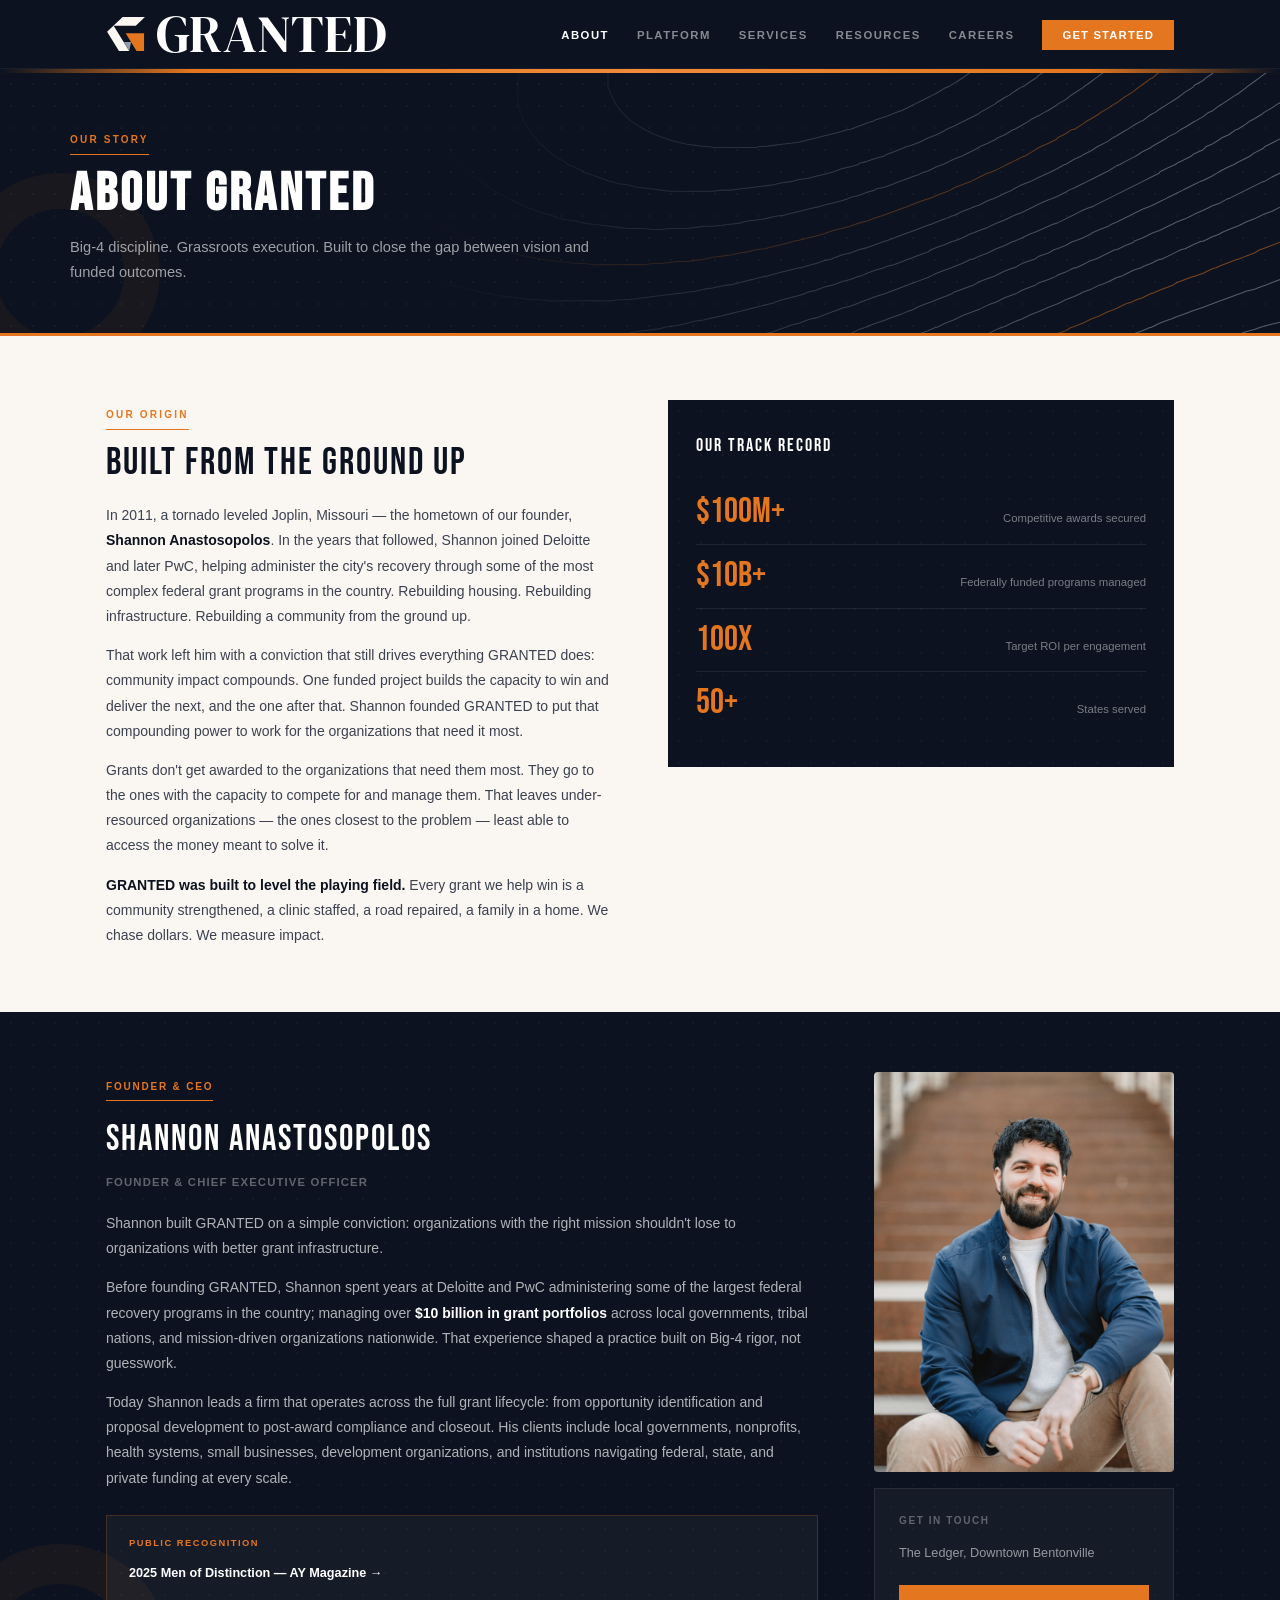
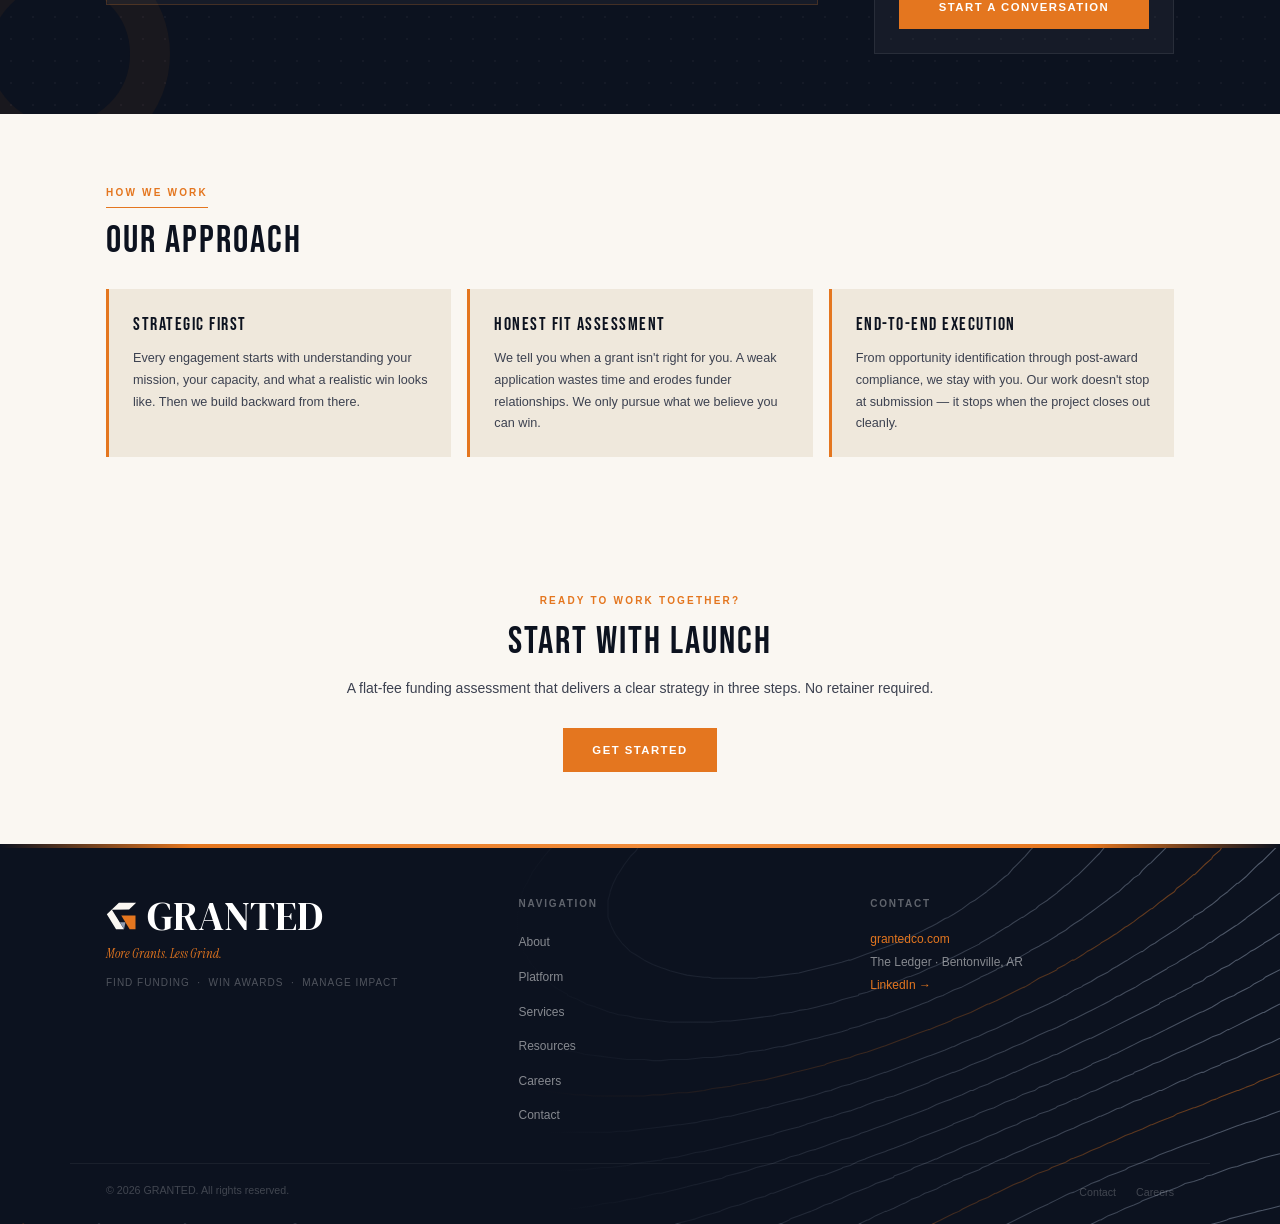
==== about.html @ e5817c90 "Home/Services/About copy + layout revisions from deck feedback - Home: remove the "How We Start" sec" ====
<!DOCTYPE html>
<html lang="en">
<head>
<meta charset="UTF-8"><meta name="viewport" content="width=device-width, initial-scale=1.0">
<title>About — GRANTED</title>
<meta name="description" content="GRANTED was founded after the 2011 Joplin tornado recovery. Big-4 discipline, grassroots execution, $100M+ secured.">
<link rel="stylesheet" href="style.css">
<link rel="icon" href="favicon.svg" type="image/svg+xml">
<link rel="icon" href="favicon-32.png" sizes="32x32" type="image/png">
<link rel="apple-touch-icon" href="apple-touch-icon.png">
<style>
.origin-grid{display:grid;grid-template-columns:1fr 1fr;gap:56px;align-items:start}
.origin-body{font-size:10.5pt;color:var(--ink-2);line-height:1.8}
.origin-body p+p{margin-top:14px}
.origin-body strong{color:var(--navy);font-weight:800}
.origin-aside{background:var(--navy);padding:32px 28px;position:relative;overflow:hidden}
.origin-aside::before{content:'';position:absolute;inset:0;background-image:radial-gradient(circle,rgba(255,255,255,.035) 1px,transparent 1px);background-size:22px 22px;pointer-events:none}
.origin-aside-title{font-family:'Bebas Neue',sans-serif;font-size:18px;color:var(--white);letter-spacing:2px;margin-bottom:20px;position:relative;z-index:2}
.origin-stat{padding:14px 0;border-bottom:1px solid rgba(255,255,255,.08);display:flex;justify-content:space-between;align-items:baseline;gap:12px;position:relative;z-index:2}
.origin-stat:last-child{border-bottom:none}
.origin-stat-num{font-family:'Bebas Neue',sans-serif;font-size:26pt;color:var(--orange);line-height:1;flex-shrink:0}
.origin-stat-lbl{font-size:8.5pt;color:rgba(255,255,255,.45);text-align:right;line-height:1.5}
.founder-band{background:var(--navy);position:relative;overflow:hidden}
.founder-band::before{content:'';position:absolute;inset:0;background-image:radial-gradient(circle,rgba(255,255,255,.035) 1px,transparent 1px);background-size:22px 22px;pointer-events:none}
.founder-band::after{content:'';position:absolute;left:-50px;bottom:-50px;width:220px;height:220px;border-radius:50%;border:40px solid rgba(228,118,31,.06);pointer-events:none}
.founder-inner{max-width:1140px;margin:0 auto;padding:60px 36px;position:relative;z-index:2;display:grid;grid-template-columns:1fr 300px;gap:56px;align-items:start}
.founder-meta{font-size:7.5pt;font-weight:700;letter-spacing:.18em;text-transform:uppercase;color:var(--orange);padding-bottom:5px;border-bottom:1.5px solid var(--orange);display:inline-block;margin-bottom:10px}
.founder-name{font-family:'Bebas Neue',sans-serif;font-size:36px;color:var(--white);letter-spacing:2px;margin-bottom:4px}
.founder-title{font-size:8.5pt;color:rgba(255,255,255,.35);letter-spacing:.1em;text-transform:uppercase;font-weight:700;margin-bottom:20px}
.founder-bio{font-size:10.5pt;color:rgba(255,255,255,.68);line-height:1.8}
.founder-bio p+p{margin-top:14px}
.founder-bio strong{color:var(--white);font-weight:800}
.founder-spotlight{background:rgba(255,255,255,.04);border:1px solid rgba(228,118,31,.22);padding:20px 22px;margin-top:24px}
.founder-spotlight-eye{font-size:7pt;font-weight:700;letter-spacing:.16em;text-transform:uppercase;color:var(--orange);margin-bottom:8px}
.founder-spotlight a{font-size:9.5pt;color:var(--white);font-weight:700}
.founder-spotlight a:hover{color:var(--orange)}
.founder-card{background:rgba(255,255,255,.04);border:1px solid rgba(255,255,255,.08);padding:24px}
.founder-card-title{font-size:7.5pt;font-weight:700;letter-spacing:.16em;text-transform:uppercase;color:rgba(255,255,255,.32);margin-bottom:12px}
.founder-card-line{font-size:9.5pt;color:rgba(255,255,255,.55);line-height:1.9}
.founder-card-line a{color:var(--orange)}
.values-grid{display:grid;grid-template-columns:repeat(3,1fr);gap:16px;margin-top:28px}
.value-card{border-left:3px solid var(--orange);padding:22px 22px 22px 24px;background:var(--gray-card)}
.value-title{font-family:'Bebas Neue',sans-serif;font-size:18px;color:var(--navy);letter-spacing:1.5px;margin-bottom:8px}
.value-body{font-size:9.5pt;color:var(--ink-2);line-height:1.72}
.portfolio-tags{display:flex;flex-wrap:wrap;gap:8px;margin-top:16px}
.ptag{background:rgba(255,255,255,.06);border:1px solid rgba(255,255,255,.1);padding:5px 13px;font-size:8pt;font-weight:700;color:rgba(255,255,255,.6);letter-spacing:.07em;text-transform:uppercase}
.ptag-private{background:rgba(228,118,31,.1);border-color:rgba(228,118,31,.2);color:var(--orange-light)}
.port-lbl{font-size:8pt;font-weight:700;letter-spacing:.14em;text-transform:uppercase;color:rgba(255,255,255,.35);margin:20px 0 6px}
@media(max-width:900px){.origin-grid{grid-template-columns:1fr}.founder-inner{grid-template-columns:1fr}.values-grid{grid-template-columns:1fr 1fr}}
@media(max-width:560px){.values-grid{grid-template-columns:1fr}}
</style>
</head>
<body>
<nav class="site-nav"><div class="nav-inner"><a href="index.html" class="nav-logo"><img class="g-mark" src="granted-mark-dark.svg" alt="GRANTED"><span class="nav-wordmark">GRANTED</span></a><button class="nav-toggle" aria-label="Toggle menu"><span></span><span></span><span></span></button><ul class="nav-links"><li><a href="about.html">About</a></li><li><a href="platform.html">Platform</a></li><li><a href="services.html">Services</a></li><li><a href="resources.html">Resources</a></li><li><a href="careers.html">Careers</a></li><li><a href="contact.html" class="nav-cta">Get Started</a></li></ul></div></nav>
<div class="stripe"></div>
<div class="page-hero"><div class="page-hero-inner"><div class="page-eyebrow anim-1">Our Story</div><h1 class="page-title anim-2">About GRANTED</h1><p class="page-subtitle anim-3">Big-4 discipline. Grassroots execution. Built to close the gap between vision and funded outcomes.</p></div></div>

<div class="section">
  <div class="origin-grid">
    <div>
      <div class="sec-label reveal">Our Origin</div>
      <div class="sec-title reveal d1" style="margin-bottom:20px">Built from the Ground Up</div>
      <div class="origin-body">
        <p>In 2011, a tornado leveled Joplin, Missouri — the hometown of our founder, <strong>Shannon Anastosopolos</strong>. In the years that followed, Shannon joined Deloitte and later PwC, helping administer the city's recovery through some of the most complex federal grant programs in the country. Rebuilding housing. Rebuilding infrastructure. Rebuilding a community from the ground up.</p>
        <p>That work left him with a conviction that still drives everything GRANTED does: community impact compounds. One funded project builds the capacity to win and deliver the next, and the one after that. Shannon founded GRANTED to put that compounding power to work for the organizations that need it most.</p>
        <p>Grants don't get awarded to the organizations that need them most. They go to the ones with the capacity to compete for and manage them. That leaves under-resourced organizations — the ones closest to the problem — least able to access the money meant to solve it.</p>
        <p><strong>GRANTED was built to level the playing field.</strong> Every grant we help win is a community strengthened, a clinic staffed, a road repaired, a family in a home. We chase dollars. We measure impact.</p>
      </div>
    </div>
    <div class="origin-aside reveal d2">
      <div class="origin-aside-title">Our Track Record</div>
      <div class="origin-stat"><div class="origin-stat-num" data-count="100" data-prefix="$" data-suffix="M+">$100M+</div><div class="origin-stat-lbl">Competitive awards secured</div></div>
      <div class="origin-stat"><div class="origin-stat-num" data-count="10" data-prefix="$" data-suffix="B+">$10B+</div><div class="origin-stat-lbl">Federally funded programs managed</div></div>
      <div class="origin-stat"><div class="origin-stat-num" data-count="100" data-suffix="x">100x</div><div class="origin-stat-lbl">Target ROI per engagement</div></div>
      <div class="origin-stat"><div class="origin-stat-num" data-count="50" data-suffix="+">50+</div><div class="origin-stat-lbl">States served</div></div>
    </div>
  </div>
</div>

<div class="founder-band">
  <div class="founder-inner">
    <div>
      <div class="founder-meta">Founder &amp; CEO</div>
      <div class="founder-name">Shannon Anastosopolos</div>
      <div class="founder-title">Founder &amp; Chief Executive Officer</div>
      <div class="founder-bio">
        <p>Shannon built GRANTED on a simple conviction: organizations with the right mission shouldn't lose to organizations with better grant infrastructure.</p>
        <p>Before founding GRANTED, Shannon spent years at Deloitte and PwC administering some of the largest federal recovery programs in the country; managing over <strong>$10 billion in grant portfolios</strong> across local governments, tribal nations, and mission-driven organizations nationwide. That experience shaped a practice built on Big-4 rigor, not guesswork.</p>
        <p>Today Shannon leads a firm that operates across the full grant lifecycle: from opportunity identification and proposal development to post-award compliance and closeout. His clients include local governments, nonprofits, health systems, small businesses, development organizations, and institutions navigating federal, state, and private funding at every scale.</p>
      </div>
      <div class="founder-spotlight">
        <div class="founder-spotlight-eye">Public Recognition</div>
        <a href="https://aymag.com/2025-men-of-distinction-shannon-anastosopolos/" target="_blank" rel="noopener">2025 Men of Distinction — AY Magazine →</a>
      </div>
    </div>
    <div>
      <img src="Shannon.png" alt="Shannon Anastosopolos, Founder &amp; CEO of GRANTED" style="width:100%;display:block;border-radius:4px;margin-bottom:16px;object-fit:cover;aspect-ratio:3/4;">
      <div class="founder-card">
        <div class="founder-card-title">Get in Touch</div>
        <div class="founder-card-line">The Ledger, Downtown Bentonville</div>
        <a href="contact.html" class="btn btn-orange" style="display:block;text-align:center;margin-top:20px">Start a Conversation</a>
      </div>
    </div>
  </div>
</div>

<div class="section">
  <div class="sec-label reveal">How We Work</div>
  <div class="sec-title reveal d1">Our Approach</div>
  <div class="values-grid">
    <div class="value-card reveal d1"><div class="value-title">Strategic First</div><p class="value-body">Every engagement starts with understanding your mission, your capacity, and what a realistic win looks like. Then we build backward from there.</p></div>
    <div class="value-card reveal d2"><div class="value-title">Honest Fit Assessment</div><p class="value-body">We tell you when a grant isn't right for you. A weak application wastes time and erodes funder relationships. We only pursue what we believe you can win.</p></div>
    <div class="value-card reveal d3"><div class="value-title">End-to-End Execution</div><p class="value-body">From opportunity identification through post-award compliance, we stay with you. Our work doesn't stop at submission — it stops when the project closes out cleanly.</p></div>
  </div>
</div>


<div class="section" style="text-align:center;padding-top:72px;padding-bottom:72px">
  <div class="sec-label" style="display:block;text-align:center;border-bottom:none;padding-bottom:0;margin-bottom:14px">Ready to Work Together?</div>
  <div class="sec-title" style="text-align:center;margin-bottom:14px">Start with Launch</div>
  <p class="sec-body" style="margin:0 auto 28px;text-align:center">A flat-fee funding assessment that delivers a clear strategy in three steps. No retainer required.</p>
  <a href="contact.html" class="btn btn-orange">Get Started</a>
</div>

<footer class="site-footer"><div class="stripe"></div><div class="footer-inner"><div class="footer-brand"><div class="footer-logo-row"><img class="g-mark-sm" src="granted-mark-dark.svg" alt="GRANTED"><div class="footer-wordmark">GRANTED</div></div><div class="footer-tagline">More Grants. Less Grind.</div><div class="footer-sub">Find Funding &nbsp;·&nbsp; Win Awards &nbsp;·&nbsp; Manage Impact</div></div><div><div class="footer-col-title">Navigation</div><ul class="footer-links"><li><a href="about.html">About</a></li><li><a href="platform.html">Platform</a></li><li><a href="services.html">Services</a></li><li><a href="resources.html">Resources</a></li><li><a href="careers.html">Careers</a></li><li><a href="contact.html">Contact</a></li></ul></div><div><div class="footer-col-title">Contact</div><div class="footer-contact-line"><a href="https://grantedco.com">grantedco.com</a><br>The Ledger · Bentonville, AR<br><a href="https://www.linkedin.com/company/grantedllc" target="_blank" rel="noopener">LinkedIn →</a></div></div></div><div class="footer-bottom"><div class="footer-copy">&copy; 2026 GRANTED. All rights reserved.</div><ul class="footer-sub-links"><li><a href="contact.html">Contact</a></li><li><a href="careers.html">Careers</a></li></ul></div></footer>
<script src="nav.js"></script>
<script>
(function () {
  function runCountUp(el) {
    var raw    = el.dataset.count;
    var suffix = el.dataset.suffix || '';
    var prefix = el.dataset.prefix || '';
    var target = parseFloat(raw);
    var isInt  = raw.indexOf('.') === -1;
    var dur    = 1600;
    var start  = null;
    function step(ts) {
      if (!start) start = ts;
      var progress = Math.min((ts - start) / dur, 1);
      var ease     = 1 - Math.pow(1 - progress, 3);
      var value    = target * ease;
      el.textContent = prefix + (isInt ? Math.floor(value) : value.toFixed(1)) + suffix;
      if (progress < 1) requestAnimationFrame(step);
      else el.textContent = prefix + raw + suffix;
    }
    requestAnimationFrame(step);
  }

  function shuffle(arr) {
    for (var i = arr.length - 1; i > 0; i--) {
      var j = Math.floor(Math.random() * (i + 1));
      var tmp = arr[i]; arr[i] = arr[j]; arr[j] = tmp;
    }
    return arr;
  }

  function scheduleRound(els) {
    var pool   = shuffle(els.slice());
    var count  = Math.floor(Math.random() * 3) + 1;
    var picked = pool.slice(0, count);
    picked.forEach(function (el, i) {
      setTimeout(function () { runCountUp(el); }, i * 500);
    });
    setTimeout(function () { scheduleRound(els); }, 3000 + Math.random() * 2000);
  }

  var els = Array.prototype.slice.call(document.querySelectorAll('.origin-stat [data-count]'));
  if (!els.length) return;

  /* Fire once on scroll-into-view, then start the loop */
  var fired = false;
  var io = new IntersectionObserver(function (entries) {
    entries.forEach(function (e) {
      if (e.isIntersecting && !fired) {
        fired = true;
        els.forEach(runCountUp);
        setTimeout(function () { scheduleRound(els); }, 4000);
        io.disconnect();
      }
    });
  }, { threshold: 0.4 });
  io.observe(document.querySelector('.origin-aside'));
})();
</script>
</body></html>
---- style.css ----
@import url('https://fonts.googleapis.com/css2?family=Bebas+Neue&family=Cabinet+Grotesk:wght@300;400;500;700;800;900&family=DM+Serif+Display&family=Instrument+Serif:ital@0;1&display=swap');

/* ── TOKENS ── */
:root {
  /* Navy — structure */
  --navy:        #0C121F;   /* primary dark ground */
  --navy-mid:    #161F2E;   /* elevated cards / nav on dark */
  --navy-deep:   #0C121F;   /* deepest ground */
  --navy-banner: #0C121F;   /* CTA band */

  /* Orange — accent (matches the mark) */
  --orange:      #E4761F;   /* accent on dark */
  --orange-dark: #C4651F;   /* hover / active */
  --orange-light:#F08B3A;   /* lighter highlight (gradients) */
  --orange-ink:  #A8501A;   /* accent as small text/links on LIGHT backgrounds (available; not yet globally applied) */
  --orange-wash: #FBEDE3;   /* soft highlight fill on light (row/column states) */

  /* Neutrals */
  --cream:       #FAF7F2;   /* page ground */
  --gray-card:   #EFE8DC;   /* light card fill */
  --border:      #EFE8DC;   /* hairline on cream */
  --white:       #FFFFFF;
  --ink:         #0C121F;   /* headings / primary ink — 17.52:1 on cream */
  --ink-2:       #3C4150;   /* body text — 9.52:1 on cream */
  --muted:       #6E6F78;   /* captions — 4.67:1 on cream */
}

*, *::before, *::after { box-sizing: border-box; margin: 0; padding: 0; }
html { scroll-behavior: smooth; }

body {
  font-family: 'Cabinet Grotesk', 'Helvetica Neue', sans-serif;
  background: var(--cream);
  color: var(--ink-2);
  line-height: 1.6;
  -webkit-font-smoothing: antialiased;
}

img { max-width: 100%; display: block; }
a { text-decoration: none; color: inherit; }

/* ── ORANGE STRIPE ── */
.stripe {
  height: 4px;
  background: linear-gradient(90deg, var(--navy) 0%, var(--orange) 15%, var(--orange-light) 50%, var(--orange) 85%, var(--navy) 100%);
  flex-shrink: 0;
}

/* ── G MARK LOGO ── */
.g-mark {
  height: 36px;
  width: auto;
  flex-shrink: 0;
  display: block;
}
.g-mark-sm {
  height: 28px;
  width: auto;
  flex-shrink: 0;
  display: block;
}

/* ── NAV ── */
.site-nav {
  background: var(--navy-deep);
  position: sticky;
  top: 0;
  z-index: 100;
  border-bottom: 1px solid rgba(255,255,255,0.05);
}
.nav-inner {
  max-width: 1140px;
  margin: 0 auto;
  padding: 0 36px;
  height: 68px;
  display: flex;
  align-items: center;
  justify-content: space-between;
}
.nav-logo {
  display: flex;
  align-items: center;
  gap: 10px;
}
.nav-wordmark {
  font-family: 'DM Serif Display', serif;
  font-weight: 400;
  font-size: 52px;
  color: var(--white);
  letter-spacing: 0;
  line-height: 1;
  text-transform: uppercase;
}
.nav-links {
  display: flex;
  align-items: center;
  gap: 28px;
  list-style: none;
}
.nav-links a {
  font-size: 8.5pt;
  font-weight: 700;
  letter-spacing: 0.13em;
  text-transform: uppercase;
  color: rgba(255,255,255,0.5);
  transition: color 0.2s;
}
.nav-links a:hover,
.nav-links a.active { color: var(--white); }
.nav-cta {
  background: var(--orange) !important;
  color: var(--white) !important;
  padding: 9px 20px;
  font-size: 8.5pt !important;
  font-weight: 800 !important;
  letter-spacing: 0.1em !important;
  transition: background 0.2s !important;
}
.nav-cta:hover { background: var(--orange-dark) !important; color: var(--white) !important; }

.nav-toggle {
  display: none;
  background: none;
  border: none;
  cursor: pointer;
  padding: 4px;
  flex-direction: column;
  gap: 5px;
}
.nav-toggle span {
  display: block;
  width: 24px;
  height: 2px;
  background: rgba(255,255,255,0.6);
  transition: all 0.2s;
}

/* ── HERO BANNER ── */
.site-banner {
  background: var(--navy-banner);
  position: relative;
  overflow: hidden;
  min-height: 88vh;
  display: flex;
  flex-direction: column;
  justify-content: center;
}
.site-banner::before {
  content: '';
  position: absolute;
  inset: 0;
  background-image: radial-gradient(circle, rgba(255,255,255,0.035) 1px, transparent 1px);
  background-size: 22px 22px;
  pointer-events: none;
}
.site-banner::after {
  content: '';
  position: absolute;
  right: -80px; top: -80px;
  width: 480px; height: 480px;
  border-radius: 50%;
  border: 70px solid rgba(228,118,31,0.04);
  pointer-events: none;
}
.site-banner-inner {
  max-width: 1140px;
  margin: 0 auto;
  padding: 80px 36px 160px;
  position: relative;
  z-index: 2;
  width: 100%;
}
.banner-eyebrow {
  font-size: 7.5pt;
  font-weight: 700;
  letter-spacing: 0.22em;
  text-transform: uppercase;
  color: var(--orange);
  margin-bottom: 14px;
}
.banner-headline {
  font-family: 'Bebas Neue', sans-serif;
  font-size: clamp(48px, 6vw, 76px);
  color: var(--white);
  letter-spacing: 4px;
  line-height: 0.95;
  margin-bottom: 6px;
}
.banner-tagline {
  font-family: 'Instrument Serif', serif;
  font-style: italic;
  font-size: clamp(16px, 2vw, 22px);
  color: var(--orange);
  letter-spacing: 1px;
  margin-bottom: 20px;
}
.banner-sub {
  font-size: 11pt;
  color: rgba(255,255,255,0.6);
  line-height: 1.72;
  max-width: 460px;
  margin-bottom: 32px;
}
.banner-actions { display: flex; gap: 12px; flex-wrap: wrap; }
.banner-stats {
  border-left: 1px solid rgba(228,118,31,0.3);
  padding-left: 48px;
  display: flex;
  flex-direction: column;
  gap: 24px;
  flex-shrink: 0;
}
.banner-stat-num {
  font-family: 'Bebas Neue', sans-serif;
  font-size: 30pt;
  color: var(--orange);
  line-height: 1;
  letter-spacing: 1px;
}
.banner-stat-lbl {
  font-size: 7pt;
  font-weight: 700;
  letter-spacing: 0.14em;
  text-transform: uppercase;
  color: rgba(255,255,255,0.32);
  margin-top: 3px;
}

/* ── PAGE HERO (inner pages) ── */
.page-hero {
  background-color: var(--navy);
  background-image: linear-gradient(100deg, var(--navy) 34%, rgba(12,18,31,0) 92%), url('contour-dark.svg');
  background-repeat: no-repeat;
  background-position: center;
  background-size: cover;
  padding: 52px 36px 48px;
  position: relative;
  overflow: hidden;
  border-bottom: 3px solid var(--orange);
}
.page-hero::before {
  content: '';
  position: absolute;
  inset: 0;
  background-image: radial-gradient(circle, rgba(255,255,255,0.035) 1px, transparent 1px);
  background-size: 22px 22px;
  pointer-events: none;
}
.page-hero::after {
  content: '';
  position: absolute;
  left: -40px; bottom: -40px;
  width: 200px; height: 200px;
  border-radius: 50%;
  border: 36px solid rgba(228,118,31,0.06);
  pointer-events: none;
}
.page-hero-inner {
  max-width: 1140px;
  margin: 0 auto;
  position: relative;
  z-index: 2;
}
.page-eyebrow {
  font-size: 7.5pt;
  font-weight: 700;
  letter-spacing: 0.22em;
  text-transform: uppercase;
  color: var(--orange);
  padding-bottom: 6px;
  border-bottom: 1.5px solid var(--orange);
  display: inline-block;
  margin-bottom: 12px;
}
.page-title {
  font-family: 'Bebas Neue', sans-serif;
  font-size: clamp(36px, 5vw, 54px);
  color: var(--white);
  letter-spacing: 3px;
  line-height: 1;
  margin-bottom: 14px;
}
.page-subtitle {
  font-size: 11pt;
  color: rgba(255,255,255,0.6);
  max-width: 540px;
  line-height: 1.72;
}

/* ── SUBHEADER (below hero, matching packages doc) ── */
.subheader {
  background: var(--navy-mid);
  padding: 12px 36px;
  display: flex;
  align-items: center;
  justify-content: space-between;
  border-top: 1px solid rgba(255,255,255,0.06);
}
.subheader-left {}
.subheader-eyebrow {
  font-size: 7pt;
  font-weight: 700;
  letter-spacing: 0.2em;
  text-transform: uppercase;
  color: rgba(255,255,255,0.35);
}
.subheader-nav {
  display: flex;
  gap: 32px;
  align-items: center;
  list-style: none;
}
.subheader-nav li {
  display: flex;
  align-items: center;
  gap: 8px;
  font-size: 8pt;
  font-weight: 700;
  letter-spacing: 0.1em;
  text-transform: uppercase;
  color: rgba(255,255,255,0.5);
}
.subheader-nav li svg { width: 14px; height: 14px; flex-shrink: 0; }
.subheader-right {
  font-size: 8pt;
  color: rgba(255,255,255,0.35);
  text-align: right;
  line-height: 1.8;
}
.subheader-right a { color: var(--orange); }

/* ── SECTION WRAPPERS ── */
.section {
  max-width: 1140px;
  margin: 0 auto;
  padding: 64px 36px;
}
.section-sm {
  max-width: 1140px;
  margin: 0 auto;
  padding: 48px 36px;
}

/* ── SECTION LABELS ── */
.sec-label {
  font-size: 7.5pt;
  font-weight: 700;
  letter-spacing: 0.22em;
  text-transform: uppercase;
  color: var(--orange);
  display: inline-block;
  padding-bottom: 6px;
  border-bottom: 1.5px solid var(--orange);
  margin-bottom: 14px;
}
.sec-title {
  font-family: 'Bebas Neue', sans-serif;
  font-size: clamp(26px, 3.5vw, 38px);
  color: var(--navy);
  letter-spacing: 2px;
  line-height: 1.02;
  margin-bottom: 14px;
}
.sec-body {
  font-size: 10.5pt;
  color: var(--ink-2);
  line-height: 1.75;
  max-width: 660px;
}

/* ── DARK BAND ── */
.dark-band {
  background: var(--navy);
  position: relative;
  overflow: hidden;
}
.dark-band::before {
  content: '';
  position: absolute;
  inset: 0;
  background-image: radial-gradient(circle, rgba(255,255,255,0.035) 1px, transparent 1px);
  background-size: 22px 22px;
  pointer-events: none;
}
.dark-band::after {
  content: '';
  position: absolute;
  left: -50px; bottom: -50px;
  width: 220px; height: 220px;
  border-radius: 50%;
  border: 40px solid rgba(228,118,31,0.06);
  pointer-events: none;
}
.dark-band-inner {
  max-width: 1140px;
  margin: 0 auto;
  padding: 64px 36px;
  position: relative;
  z-index: 2;
}

/* ── BUTTONS ── */
.btn {
  display: inline-block;
  padding: 12px 28px;
  font-size: 8.5pt;
  font-weight: 800;
  letter-spacing: 0.13em;
  text-transform: uppercase;
  cursor: pointer;
  transition: background 0.2s, color 0.2s, border-color 0.2s;
  border: 1.5px solid transparent;
}
.btn-orange { background: var(--orange); color: var(--white); border-color: var(--orange); }
.btn-orange:hover { background: var(--orange-dark); border-color: var(--orange-dark); }
.btn-outline { background: transparent; color: var(--white); border-color: rgba(255,255,255,0.28); }
.btn-outline:hover { border-color: var(--orange); color: var(--orange); }
.btn-navy { background: var(--navy); color: var(--white); border-color: var(--navy); }
.btn-navy:hover { background: var(--navy-mid); border-color: var(--navy-mid); }
.btn-ghost-dark { background: transparent; color: var(--navy); border-color: var(--border); }
.btn-ghost-dark:hover { border-color: var(--orange); color: var(--orange); }

/* ── CARD GRID ── */
.card-grid {
  display: grid;
  grid-template-columns: repeat(auto-fit, minmax(240px, 1fr));
  gap: 16px;
  margin-top: 28px;
}
.card {
  background: var(--gray-card);
  border: 1px solid var(--border);
  padding: 28px 24px;
}
.card-title {
  font-family: 'Bebas Neue', sans-serif;
  font-size: 18px;
  color: var(--navy);
  letter-spacing: 1.5px;
  margin-bottom: 8px;
}
.card-body { font-size: 9.5pt; color: var(--ink-2); line-height: 1.72; }

/* ── FOOTER ── */
.site-footer {
  background-color: var(--navy-deep);
  background-image: linear-gradient(80deg, var(--navy-deep) 42%, rgba(12,18,31,0) 100%), url('contour-dark.svg');
  background-repeat: no-repeat;
  background-position: center right;
  background-size: cover;
}
.footer-inner {
  max-width: 1140px;
  margin: 0 auto;
  padding: 48px 36px 36px;
  display: grid;
  grid-template-columns: 1.2fr 1fr 1fr;
  gap: 48px;
}
.footer-brand {}
.footer-logo-row {
  display: flex;
  align-items: center;
  gap: 10px;
  margin-bottom: 8px;
}
.footer-wordmark {
  font-family: 'DM Serif Display', serif;
  font-weight: 400;
  font-size: 40px;
  color: var(--white);
  letter-spacing: 0;
  line-height: 1;
  text-transform: uppercase;
}
.footer-tagline {
  font-family: 'Instrument Serif', serif;
  font-style: italic;
  font-size: 9.5pt;
  color: var(--orange);
  margin-bottom: 10px;
}
.footer-sub {
  font-size: 7.5pt;
  color: rgba(255,255,255,0.28);
  letter-spacing: 0.1em;
  text-transform: uppercase;
}
.footer-col-title {
  font-size: 7.5pt;
  font-weight: 700;
  letter-spacing: 0.18em;
  text-transform: uppercase;
  color: rgba(255,255,255,0.35);
  margin-bottom: 16px;
}
.footer-links { list-style: none; display: flex; flex-direction: column; gap: 9px; }
.footer-links a { font-size: 9pt; color: rgba(255,255,255,0.5); transition: color 0.2s; }
.footer-links a:hover { color: var(--orange); }
.footer-contact-line { font-size: 9pt; color: rgba(255,255,255,0.5); line-height: 1.9; }
.footer-contact-line a { color: var(--orange); }
.footer-bottom {
  max-width: 1140px;
  margin: 0 auto;
  padding: 14px 36px 20px;
  border-top: 1px solid rgba(255,255,255,0.06);
  display: flex;
  justify-content: space-between;
  align-items: center;
}
.footer-copy { font-size: 8pt; color: rgba(255,255,255,0.22); }
.footer-sub-links { display: flex; gap: 20px; list-style: none; }
.footer-sub-links a { font-size: 8pt; color: rgba(255,255,255,0.22); transition: color 0.2s; }
.footer-sub-links a:hover { color: rgba(255,255,255,0.5); }

/* ── SCROLL REVEAL ── */
.reveal {
  opacity: 0;
  transform: translateY(22px);
  transition: opacity 0.55s ease, transform 0.55s ease;
}
.reveal.revealed { opacity: 1; transform: none; }
.d1 { transition-delay: 0.08s; }
.d2 { transition-delay: 0.16s; }
.d3 { transition-delay: 0.24s; }
.d4 { transition-delay: 0.32s; }

/* ── HERO ENTRANCE (CSS only, no JS) ── */
@keyframes fadeInUp {
  from { opacity: 0; transform: translateY(24px); }
  to   { opacity: 1; transform: translateY(0); }
}
.anim-1 { animation: fadeInUp 0.65s ease 0.05s both; }
.anim-2 { animation: fadeInUp 0.65s ease 0.22s both; }
.anim-3 { animation: fadeInUp 0.65s ease 0.38s both; }
.anim-4 { animation: fadeInUp 0.65s ease 0.52s both; }
.anim-5 { animation: fadeInUp 0.65s ease 0.65s both; }

/* ── CARD HOVER LIFT ── */
.card { transition: transform 0.2s ease, box-shadow 0.2s ease; }
.card:hover { transform: translateY(-3px); box-shadow: 0 8px 24px rgba(12,18,31,0.1); }

/* ── TRAIT CARDS (careers) ── */
.trait-grid {
  display: grid;
  grid-template-columns: 1fr 1fr;
  gap: 1px;
  background: var(--border);
  border: 1px solid var(--border);
  margin-top: 20px;
}
.trait-card {
  background: var(--white);
  padding: 28px 24px;
  position: relative;
  overflow: hidden;
  transition: background 0.2s;
}
.trait-card:hover { background: var(--gray-card); }
.trait-num {
  font-family: 'Bebas Neue', sans-serif;
  font-size: 42px;
  color: rgba(12,18,31,0.06);
  line-height: 1;
  position: absolute;
  top: 14px;
  right: 18px;
  letter-spacing: 1px;
}
.trait-icon {
  width: 36px;
  height: 36px;
  background: var(--orange);
  display: flex;
  align-items: center;
  justify-content: center;
  margin-bottom: 14px;
}
.trait-icon svg { width: 18px; height: 18px; color: var(--white); }
.trait-title {
  font-family: 'Bebas Neue', sans-serif;
  font-size: 20px;
  color: var(--navy);
  letter-spacing: 2px;
  margin-bottom: 10px;
  line-height: 1;
}
.trait-body { font-size: 9.5pt; color: var(--ink-2); line-height: 1.72; }

/* ── RESPONSIVE ── */
@media (max-width: 900px) {
  .trait-grid { grid-template-columns: 1fr; }
  .nav-links { display: none; flex-direction: column; }
  .nav-links.open {
    display: flex;
    position: absolute;
    top: 68px; left: 0; right: 0;
    background: var(--navy-deep);
    padding: 12px 0;
    border-top: 1px solid rgba(255,255,255,0.06);
    z-index: 99;
  }
  .nav-links.open li a { display: block; padding: 12px 36px; width: 100%; }
  .nav-toggle { display: flex; }
  .site-nav { position: relative; }
  .site-banner-inner { padding: 72px 20px 160px; }
  .hero-stats-inner { flex-wrap: wrap; padding: 0 20px; }
  .hero-stat-item { flex: 1 1 50%; border-right: none !important; border-bottom: 1px solid rgba(255,255,255,0.06) !important; padding: 14px 0; }
  .hero-stat-item:nth-child(2n) { padding-left: 20px; }
  .hero-stat-item:nth-last-child(-n+2) { border-bottom: none !important; }
  .about-split { grid-template-columns: 1fr; gap: 32px; padding: 52px 20px; }
  .process-header { grid-template-columns: 1fr; gap: 24px; }
  .step-grid { grid-template-columns: 1fr; }
  .new-serve-grid { grid-template-columns: 1fr 1fr; gap: 14px; }
  .process-inner { padding: 56px 20px; }
  .cta-band { padding: 72px 20px; }
  .footer-inner { grid-template-columns: 1fr; gap: 28px; }
  .footer-bottom { flex-direction: column; gap: 8px; text-align: center; }
  .section { padding: 48px 20px; }
  .section-sm { padding: 36px 20px; }
  .dark-band-inner { padding: 48px 20px; }
  .page-hero { padding: 40px 20px; }
  .subheader { padding: 12px 20px; flex-direction: column; gap: 8px; align-items: flex-start; }
}
@media (max-width: 560px) {
  .site-banner-inner { padding: 56px 20px 180px; }
  .hero-stat-item { flex: 1 1 50%; }
  .new-serve-grid { grid-template-columns: 1fr; }
  .banner-headline { font-size: clamp(52px, 14vw, 100px); }
}

/* ══════════════════════════════════════════
   HOMEPAGE REDESIGN — NEW COMPONENTS
   ══════════════════════════════════════════ */

/* ── HERO WATERMARK ── */
.banner-bg-text {
  position: absolute;
  right: -3vw;
  top: 50%;
  transform: translateY(-55%);
  font-family: 'Bebas Neue', sans-serif;
  font-size: clamp(120px, 20vw, 300px);
  color: rgba(255,255,255,0.022);
  letter-spacing: 10px;
  line-height: 1;
  pointer-events: none;
  user-select: none;
  z-index: 1;
  white-space: nowrap;
}

/* ── HERO STATS BAR ── */
.hero-stats-bar {
  position: absolute;
  bottom: 0; left: 0; right: 0;
  background: rgba(1,8,20,0.7);
  border-top: 1px solid rgba(255,255,255,0.08);
  z-index: 3;
}
.hero-stats-inner {
  max-width: 1140px;
  margin: 0 auto;
  padding: 0 36px;
  display: flex;
  align-items: stretch;
}
.hero-stat-item {
  flex: 1;
  padding: 18px 24px;
  border-right: 1px solid rgba(255,255,255,0.06);
}
.hero-stat-item:first-child { padding-left: 0; }
.hero-stat-item:last-child { border-right: none; }
.hero-stat-num {
  font-family: 'Bebas Neue', sans-serif;
  font-size: 26pt;
  color: var(--orange);
  line-height: 1;
  letter-spacing: 1px;
}
.hero-stat-lbl {
  font-size: 7pt;
  font-weight: 700;
  letter-spacing: 0.14em;
  text-transform: uppercase;
  color: rgba(255,255,255,0.35);
  margin-top: 3px;
}

/* ── MARQUEE TICKER ── */
.marquee-strip {
  background: var(--orange);
  overflow: hidden;
  padding: 11px 0;
  position: relative;
  z-index: 4;
}
.marquee-track {
  display: flex;
  width: max-content;
  animation: marquee-run 90s linear infinite;
  will-change: transform;
}
.marquee-item {
  display: flex;
  align-items: center;
  padding: 0 32px;
  font-size: 7.5pt;
  font-weight: 800;
  letter-spacing: 0.2em;
  text-transform: uppercase;
  color: var(--white);
  white-space: nowrap;
  gap: 10px;
}
.marquee-dot { color: rgba(255,255,255,0.4); }
@keyframes marquee-run {
  from { transform: translateX(0); }
  to   { transform: translateX(-50%); }
}
@media (prefers-reduced-motion: reduce) {
  .marquee-track { animation: none; }
}

/* ── CREAM SECTION BACKGROUND ── */
.cream-bg { background: var(--cream); }

/* ── ABOUT SPLIT ── */
.about-split {
  max-width: 1140px;
  margin: 0 auto;
  padding: 80px 36px;
  display: grid;
  grid-template-columns: 1fr 1.3fr;
  gap: 72px;
  align-items: start;
}
.about-quote {
  font-family: 'Instrument Serif', serif;
  font-style: italic;
  font-size: clamp(22px, 2.8vw, 32px);
  color: var(--navy);
  line-height: 1.35;
  letter-spacing: 0.01em;
  quotes: none;
  border: none;
  padding: 0;
  margin: 14px 0 0;
}
.about-accent-bar {
  width: 40px;
  height: 3px;
  background: var(--orange);
  margin: 22px 0 10px;
}

/* ── PROCESS / NAVIGATE ── */
.process-wrapper {
  background: var(--navy);
  position: relative;
  overflow: hidden;
}
.process-wrapper::before {
  content: '';
  position: absolute;
  inset: 0;
  background-image: radial-gradient(circle, rgba(255,255,255,0.03) 1px, transparent 1px);
  background-size: 24px 24px;
  pointer-events: none;
}
.process-inner {
  max-width: 1140px;
  margin: 0 auto;
  padding: 80px 36px;
  position: relative;
  z-index: 2;
}
.process-header {
  display: grid;
  grid-template-columns: 1.4fr 1fr;
  gap: 64px;
  align-items: start;
  margin-bottom: 52px;
  padding-bottom: 52px;
  border-bottom: 1px solid rgba(255,255,255,0.07);
}
.price-display {
  font-family: 'Bebas Neue', sans-serif;
  font-size: clamp(60px, 9vw, 108px);
  color: var(--orange);
  line-height: 0.9;
  letter-spacing: 2px;
}
.price-term {
  font-size: 8pt;
  font-weight: 700;
  letter-spacing: 0.18em;
  text-transform: uppercase;
  color: rgba(255,255,255,0.35);
  margin-top: 10px;
}
.step-grid {
  display: grid;
  grid-template-columns: repeat(3, 1fr);
  gap: 2px;
  background: rgba(255,255,255,0.04);
}
.step-box {
  background: var(--navy-deep);
  padding: 36px 28px;
  position: relative;
  overflow: hidden;
  transition: background 0.2s;
}
.step-box:hover { background: var(--navy-mid); }
.step-accent {
  position: absolute;
  top: 0; left: 0; right: 0;
  height: 3px;
  background: var(--orange);
  transform: scaleX(0);
  transform-origin: left center;
  transition: transform 0.32s ease;
}
.step-box:hover .step-accent { transform: scaleX(1); }
.step-num {
  font-family: 'Bebas Neue', sans-serif;
  font-size: 54px;
  color: rgba(228,118,31,0.16);
  line-height: 1;
  letter-spacing: 2px;
  margin-bottom: 14px;
}
.step-title {
  font-size: 10pt;
  font-weight: 800;
  color: var(--white);
  letter-spacing: 0.06em;
  text-transform: uppercase;
  margin-bottom: 10px;
}
.step-body {
  font-size: 9.5pt;
  color: rgba(255,255,255,0.5);
  line-height: 1.72;
}

/* ── NEW SERVE CARDS ── */
.new-serve-grid {
  display: grid;
  grid-template-columns: repeat(4, 1fr);
  gap: 20px;
  margin-top: 32px;
}
.new-serve-card {
  background: var(--white);
  border: 1px solid var(--border);
  padding: 32px 24px 28px;
  position: relative;
  overflow: hidden;
  transition: transform 0.22s ease, box-shadow 0.22s ease, border-color 0.22s;
}
.new-serve-card:hover {
  transform: translateY(-5px);
  box-shadow: 0 16px 48px rgba(12,18,31,0.12);
  border-color: var(--orange);
}
.serve-icon-box {
  width: 44px;
  height: 44px;
  background: var(--navy);
  display: flex;
  align-items: center;
  justify-content: center;
  margin-bottom: 18px;
  transition: background 0.2s;
  flex-shrink: 0;
}
.new-serve-card:hover .serve-icon-box { background: var(--orange); }
.serve-icon-box svg { width: 20px; height: 20px; color: var(--white); }
.new-serve-num {
  position: absolute;
  right: 14px;
  bottom: 8px;
  font-family: 'Bebas Neue', sans-serif;
  font-size: 52px;
  color: rgba(12,18,31,0.04);
  line-height: 1;
  letter-spacing: 1px;
  transition: color 0.2s;
  pointer-events: none;
  user-select: none;
}
.new-serve-card:hover .new-serve-num { color: rgba(228,118,31,0.07); }

/* ── CTA BAND ── */
.cta-band {
  background-color: var(--navy-deep);
  background-image: linear-gradient(180deg, var(--navy-deep) 28%, rgba(12,18,31,0.12) 100%), url('contour-dark.svg');
  background-repeat: no-repeat;
  background-position: center;
  background-size: cover;
  position: relative;
  overflow: hidden;
  padding: 100px 36px;
  text-align: center;
}
.cta-band::before {
  content: '';
  position: absolute;
  inset: 0;
  background-image: radial-gradient(circle, rgba(255,255,255,0.03) 1px, transparent 1px);
  background-size: 24px 24px;
  pointer-events: none;
}
.cta-band-bg {
  position: absolute;
  left: 50%; top: 50%;
  transform: translate(-50%, -50%);
  font-family: 'Bebas Neue', sans-serif;
  font-size: min(28vw, 340px);
  color: rgba(255,255,255,0.018);
  letter-spacing: 14px;
  line-height: 1;
  pointer-events: none;
  user-select: none;
  white-space: nowrap;
  z-index: 1;
}
.cta-inner { position: relative; z-index: 2; }
.cta-headline {
  font-family: 'Bebas Neue', sans-serif;
  font-size: clamp(40px, 6vw, 72px);
  color: var(--white);
  letter-spacing: 4px;
  line-height: 1.05;
  margin-bottom: 14px;
  text-wrap: balance;
}
.cta-sub {
  font-family: 'Instrument Serif', serif;
  font-style: italic;
  font-size: 14pt;
  color: var(--orange);
  margin-bottom: 36px;
}

/* ══════════════════════════════════════════
   BOLD + MOTION HERO
   ══════════════════════════════════════════ */

.hero-bm {
  background: #06090F;
  min-height: 94vh;
  display: flex;
  flex-direction: column;
  justify-content: center;
  position: relative;
  overflow: hidden;
}
.hero-bm-canvas {
  position: absolute;
  inset: 0;
  z-index: 0;
  pointer-events: none;
  display: block;
  width: 100%;
  height: 100%;
}
.hero-bm-ghost {
  position: absolute;
  right: -2vw;
  top: 50%;
  transform: translateY(-52%);
  font-family: 'Bebas Neue', sans-serif;
  font-size: clamp(200px, 30vw, 440px);
  color: rgba(255,255,255,0.02);
  letter-spacing: 8px;
  line-height: 1;
  pointer-events: none;
  user-select: none;
  z-index: 1;
  white-space: nowrap;
}
.hero-bm-inner {
  max-width: 1140px;
  margin: 0 auto;
  padding: 100px 36px 80px;
  position: relative;
  z-index: 2;
  width: 100%;
}
.hero-bm-eyebrow {
  font-size: 7.5pt;
  font-weight: 700;
  letter-spacing: 0.22em;
  text-transform: uppercase;
  color: var(--orange);
  margin-bottom: 28px;
  animation: bm-fade-up 0.6s ease 0.05s both;
}
.hero-bm-headline {
  line-height: 0.9;
  margin-bottom: 36px;
}
.hero-bm-l1 {
  display: block;
  font-family: 'Bebas Neue', sans-serif;
  font-size: clamp(80px, 14vw, 196px);
  line-height: 0.9;
  color: var(--white);
  letter-spacing: 3px;
}
.hero-bm-l2 {
  display: block;
  font-family: 'Bebas Neue', sans-serif;
  font-size: clamp(80px, 14vw, 196px);
  line-height: 0.9;
  color: var(--orange);
  opacity: 0.6;
  letter-spacing: 3px;
}
.bm-w {
  display: inline-block;
  animation: bm-word-up 0.55s cubic-bezier(0.16, 1, 0.3, 1) both;
}
.bm-w1 { animation-delay: 0.18s; }
.bm-w2 { animation-delay: 0.34s; }
.bm-w3 { animation-delay: 0.50s; }
.bm-w4 { animation-delay: 0.66s; }
@keyframes bm-word-up {
  from { opacity: 0; transform: translateY(36px); }
  to   { opacity: 1; transform: translateY(0); }
}
.bm-fade { animation: bm-fade-up 0.6s ease both; }
.bm-f1 { animation-delay: 0.82s; }
.bm-f2 { animation-delay: 0.96s; }
.bm-f3 { animation-delay: 1.10s; }
@keyframes bm-fade-up {
  from { opacity: 0; transform: translateY(18px); }
  to   { opacity: 1; transform: translateY(0); }
}
.hero-bm-sub {
  font-size: 11pt;
  color: rgba(255,255,255,0.5);
  line-height: 1.72;
  max-width: 500px;
  margin-bottom: 36px;
}
.hero-bm-actions {
  display: flex;
  gap: 12px;
  flex-wrap: wrap;
  margin-bottom: 64px;
}
.hero-bm-stats {
  display: flex;
  border-top: 1px solid rgba(255,255,255,0.08);
  padding-top: 28px;
}
.hero-bm-stat {
  flex: 1;
  max-width: 160px;
  padding-right: 28px;
  margin-right: 28px;
  border-right: 1px solid rgba(255,255,255,0.07);
}
.hero-bm-stat:last-child { border-right: none; margin-right: 0; padding-right: 0; }
.hero-bm-stat-num {
  font-family: 'Bebas Neue', sans-serif;
  font-size: 26pt;
  color: var(--orange);
  letter-spacing: 1px;
  line-height: 1;
  margin-bottom: 4px;
}
.hero-bm-stat-lbl {
  font-size: 7pt;
  font-weight: 700;
  letter-spacing: 0.14em;
  text-transform: uppercase;
  color: rgba(255,255,255,0.32);
}
@media (max-width: 900px) {
  .hero-bm-inner { padding: 72px 20px 64px; }
  .hero-bm-stats { flex-wrap: wrap; gap: 0; }
  .hero-bm-stat {
    flex: 1 1 45%;
    max-width: none;
    border-right: none;
    margin-right: 0;
    padding-right: 0;
    border-bottom: 1px solid rgba(255,255,255,0.06);
    padding-bottom: 16px;
    margin-bottom: 16px;
  }
  .hero-bm-stat:nth-child(odd) {
    border-right: 1px solid rgba(255,255,255,0.06);
    padding-right: 20px;
    margin-right: 20px;
  }
  .hero-bm-stat:nth-last-child(-n+2) { border-bottom: none; margin-bottom: 0; padding-bottom: 0; }
}
@media (max-width: 560px) {
  .hero-bm-inner { padding: 56px 20px 52px; }
}
@media (prefers-reduced-motion: reduce) {
  .bm-w, .hero-bm-eyebrow, .bm-fade { animation: none !important; opacity: 1 !important; transform: none !important; }
}

/* ══════════════════════════════════════════
   LIGHT-FIRST REDESIGN — HOMEPAGE v2
   ══════════════════════════════════════════ */

/* LIGHT HERO */
.hero-light {
  background: var(--cream);
  position: relative;
  overflow: hidden;
  min-height: 92vh;
  display: flex;
  flex-direction: column;
  justify-content: center;
  border-bottom: 1px solid var(--border);
}
.hero-light-inner {
  max-width: 1140px;
  margin: 0 auto;
  padding: 100px 36px 80px;
  width: 100%;
  position: relative;
  z-index: 2;
}
.hero-light-eyebrow {
  font-size: 8pt;
  font-weight: 700;
  letter-spacing: 0.2em;
  text-transform: uppercase;
  color: var(--muted);
  margin-bottom: 28px;
  display: flex;
  align-items: center;
  gap: 12px;
}
.hero-light-eyebrow::before {
  content: '';
  display: inline-block;
  width: 28px;
  height: 2px;
  background: var(--orange);
  flex-shrink: 0;
}
.hero-light-headline {
  display: flex;
  flex-direction: column;
  margin-bottom: 28px;
  line-height: 0.96;
}
.hero-serif {
  font-family: 'Instrument Serif', serif;
  font-style: italic;
  font-size: clamp(54px, 8.5vw, 120px);
  color: var(--navy);
  letter-spacing: -0.01em;
  display: block;
}
.hero-bold {
  font-family: 'Cabinet Grotesk', sans-serif;
  font-weight: 900;
  font-size: clamp(54px, 8.5vw, 120px);
  color: var(--navy);
  letter-spacing: -0.035em;
  display: block;
}
.hero-light-sub {
  font-size: 12pt;
  color: var(--ink-2);
  line-height: 1.72;
  max-width: 500px;
  margin-bottom: 36px;
}
.hero-light-actions {
  display: flex;
  gap: 12px;
  flex-wrap: wrap;
  margin-bottom: 64px;
}
.hero-light-stats {
  display: flex;
  gap: 0;
  border-top: 1px solid var(--border);
  padding-top: 32px;
}
.hero-light-stat {
  flex: 1;
  padding-right: 28px;
  border-right: 1px solid var(--border);
  margin-right: 28px;
  max-width: 160px;
}
.hero-light-stat:last-child { border-right: none; margin-right: 0; padding-right: 0; }
.hero-light-stat-num {
  font-family: 'Cabinet Grotesk', sans-serif;
  font-weight: 900;
  font-size: 22pt;
  color: var(--navy);
  line-height: 1;
  letter-spacing: -0.02em;
}
.hero-light-stat-lbl {
  font-size: 7.5pt;
  font-weight: 700;
  color: var(--muted);
  text-transform: uppercase;
  letter-spacing: 0.1em;
  margin-top: 5px;
}

/* WHITE SECTION UTILITY */
.white-bg { background: var(--white); }

/* LIGHT ABOUT REFINEMENTS */
.about-meta {
  font-size: 10pt;
  color: var(--muted);
  line-height: 1.7;
  font-style: normal;
}

/* LIGHT PROCESS */
.process-light {
  background: var(--white);
  border-top: 1px solid var(--border);
  border-bottom: 1px solid var(--border);
}
.process-light-inner {
  max-width: 1140px;
  margin: 0 auto;
  padding: 80px 36px;
}
.process-light-header {
  display: grid;
  grid-template-columns: 1.5fr 1fr;
  gap: 64px;
  align-items: start;
  margin-bottom: 56px;
  padding-bottom: 56px;
  border-bottom: 1px solid var(--border);
}
.price-display-light {
  font-family: 'Bebas Neue', sans-serif;
  font-size: clamp(60px, 9vw, 108px);
  color: var(--navy);
  line-height: 0.9;
  letter-spacing: 2px;
}
.price-term-light {
  font-size: 8pt;
  font-weight: 700;
  letter-spacing: 0.18em;
  text-transform: uppercase;
  color: var(--muted);
  margin-top: 10px;
}
.step-grid-light {
  display: grid;
  grid-template-columns: repeat(3, 1fr);
  gap: 1px;
  background: var(--border);
}
.step-box-light {
  background: var(--white);
  padding: 36px 28px;
  position: relative;
  overflow: hidden;
  transition: background 0.2s;
}
.step-box-light:hover { background: var(--cream); }
.step-accent-light {
  position: absolute;
  top: 0; left: 0; right: 0;
  height: 3px;
  background: var(--orange);
  transform: scaleX(0);
  transform-origin: left center;
  transition: transform 0.32s ease;
}
.step-box-light:hover .step-accent-light { transform: scaleX(1); }
.step-num-light {
  font-family: 'Cabinet Grotesk', sans-serif;
  font-weight: 900;
  font-size: 11pt;
  color: var(--orange);
  letter-spacing: 0.06em;
  margin-bottom: 14px;
}
.step-title-light {
  font-size: 11pt;
  font-weight: 800;
  color: var(--navy);
  margin-bottom: 10px;
}
.step-body-light {
  font-size: 9.5pt;
  color: var(--ink-2);
  line-height: 1.72;
}

/* LIGHT SERVE CARDS on cream */
.serve-card-light {
  background: var(--white);
  border: 1px solid var(--border);
  border-top: 3px solid var(--border);
  padding: 32px 24px 28px;
  position: relative;
  overflow: hidden;
  transition: border-top-color 0.22s, transform 0.22s ease, box-shadow 0.22s ease;
}
.serve-card-light:hover {
  border-top-color: var(--orange);
  transform: translateY(-4px);
  box-shadow: 0 12px 40px rgba(12,18,31,0.09);
}
.serve-card-light .new-serve-num {
  position: absolute;
  right: 14px; bottom: 8px;
  font-family: 'Cabinet Grotesk', sans-serif;
  font-weight: 900;
  font-size: 42px;
  color: rgba(12,18,31,0.04);
  line-height: 1;
  pointer-events: none;
  user-select: none;
  transition: color 0.2s;
  letter-spacing: -0.02em;
}
.serve-card-light:hover .new-serve-num { color: rgba(228,118,31,0.07); }
.serve-card-light .card-title {
  font-family: 'Cabinet Grotesk', sans-serif;
  font-weight: 800;
  font-size: 12pt;
  color: var(--navy);
  letter-spacing: -0.01em;
  margin-bottom: 8px;
}

/* CTA BAND — kept dark, one dark section only */

/* RESPONSIVE — LIGHT COMPONENTS */
@media (max-width: 900px) {
  .hero-light-inner { padding: 72px 20px 64px; }
  .hero-light-stats { flex-wrap: wrap; gap: 16px; }
  .hero-light-stat { flex: 1 1 40%; border-right: none; margin-right: 0; padding-right: 0; max-width: none; border-bottom: 1px solid var(--border); padding-bottom: 16px; }
  .hero-light-stat:last-child { border-bottom: none; padding-bottom: 0; }
  .process-light-header { grid-template-columns: 1fr; gap: 28px; }
  .step-grid-light { grid-template-columns: 1fr; }
  .process-light-inner { padding: 56px 20px; }
}
@media (max-width: 560px) {
  .hero-light-inner { padding: 56px 20px 52px; }
  .hero-light-stats { gap: 0; border-top: 1px solid var(--border); }
  .hero-light-stat { flex: 1 1 50%; border-bottom: none; padding: 14px 0; }
  .hero-light-stat:nth-child(odd) { border-right: 1px solid var(--border); padding-right: 14px; margin-right: 14px; }
}
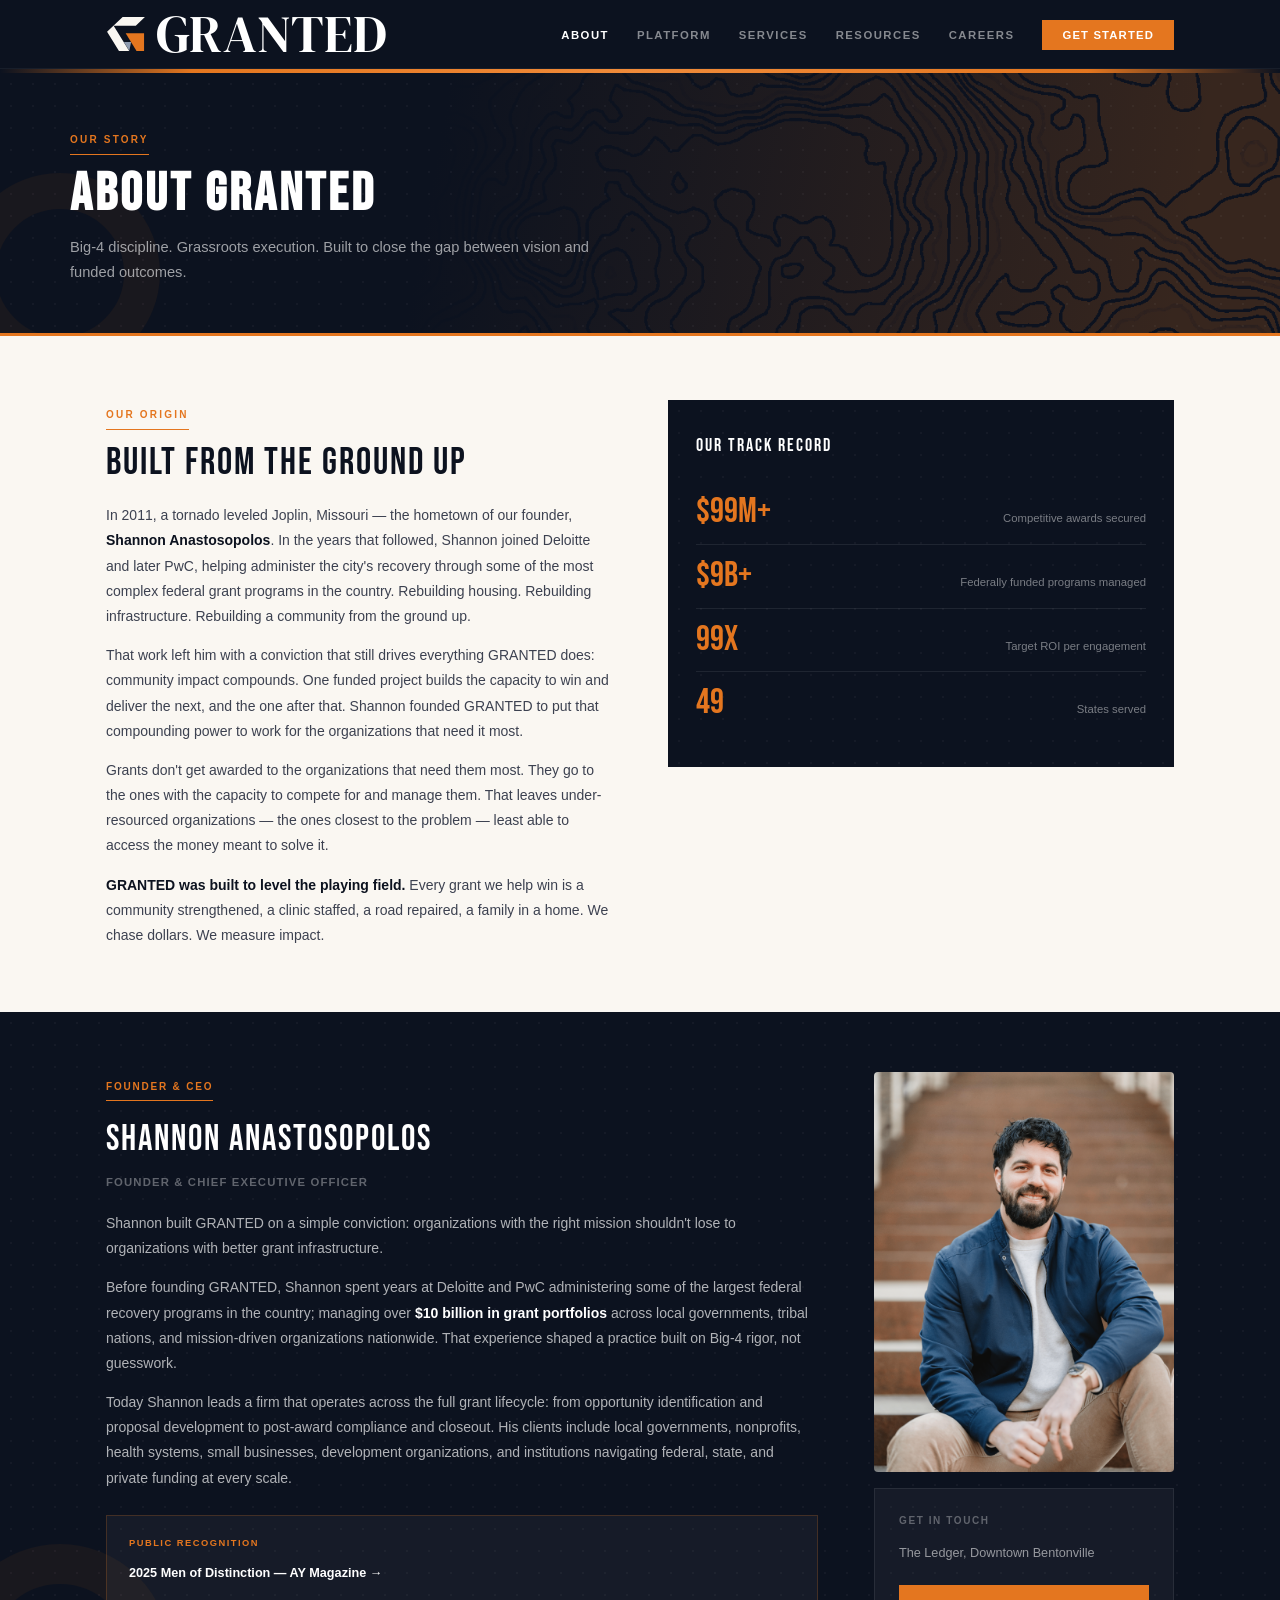
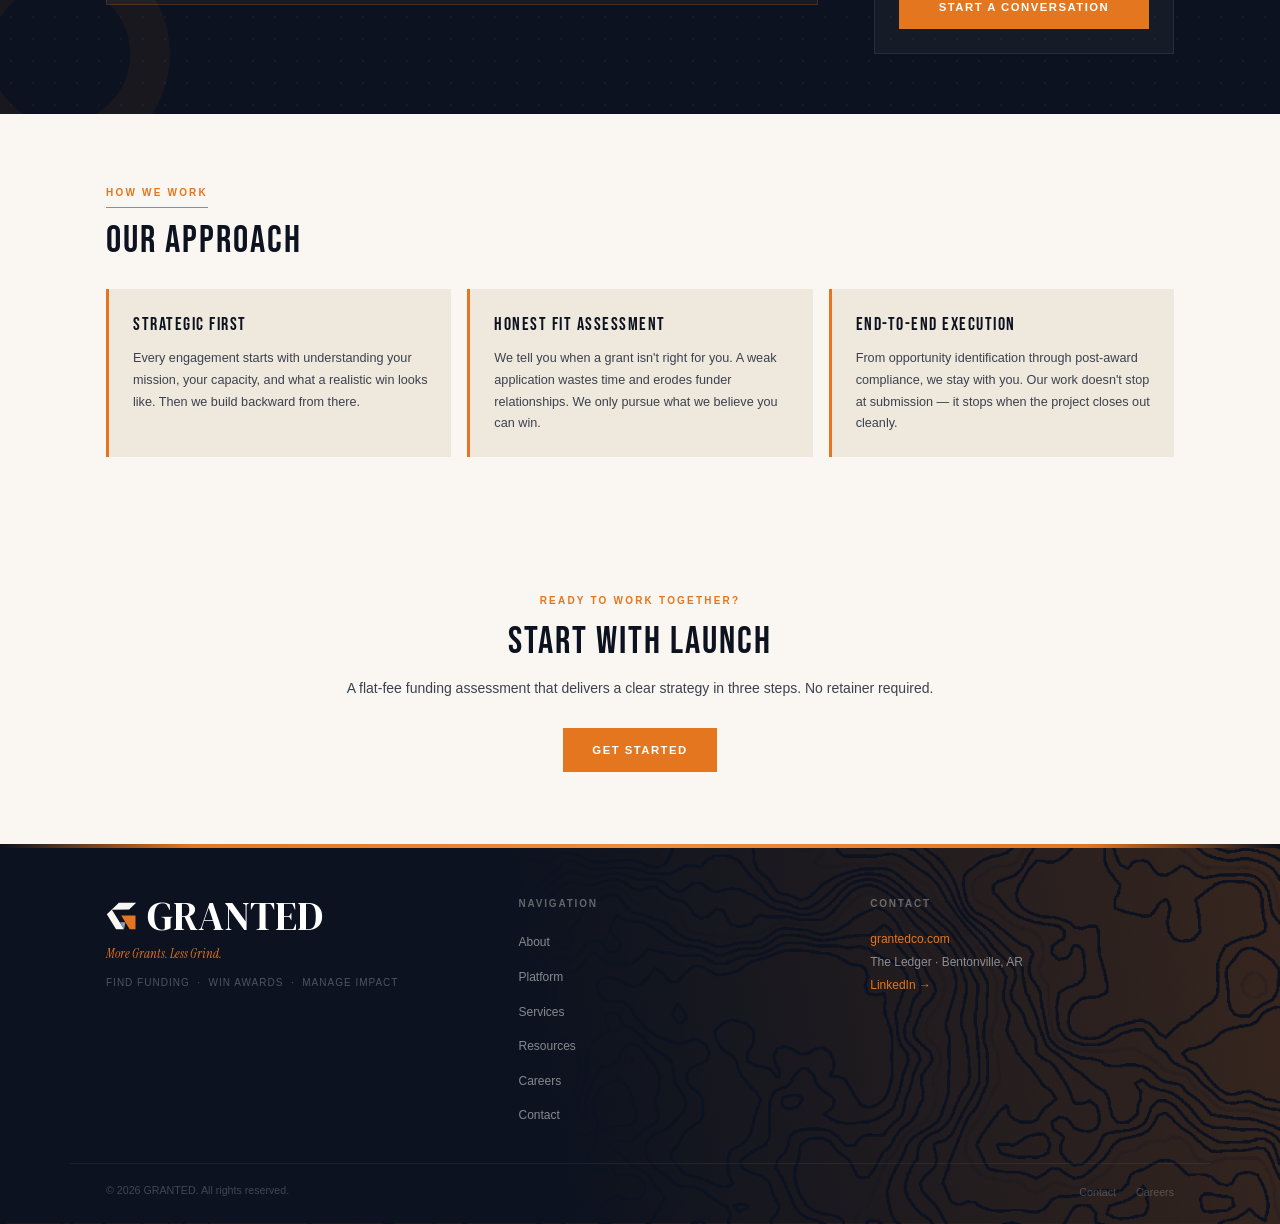
==== commit f937c3f1: "Home: drop platform teaser, add Explore button to Who We Are, states -> 50 - Remove the standalone p" ====
--- a/about.html
+++ b/about.html
@@ -72,7 +72,7 @@
       <div class="origin-stat"><div class="origin-stat-num" data-count="100" data-prefix="$" data-suffix="M+">$100M+</div><div class="origin-stat-lbl">Competitive awards secured</div></div>
       <div class="origin-stat"><div class="origin-stat-num" data-count="10" data-prefix="$" data-suffix="B+">$10B+</div><div class="origin-stat-lbl">Federally funded programs managed</div></div>
       <div class="origin-stat"><div class="origin-stat-num" data-count="100" data-suffix="x">100x</div><div class="origin-stat-lbl">Target ROI per engagement</div></div>
-      <div class="origin-stat"><div class="origin-stat-num" data-count="50" data-suffix="+">50+</div><div class="origin-stat-lbl">States served</div></div>
+      <div class="origin-stat"><div class="origin-stat-num" data-count="50">50</div><div class="origin-stat-lbl">States served</div></div>
     </div>
   </div>
 </div>
--- a/style.css
+++ b/style.css
@@ -229,7 +229,7 @@
 /* ── PAGE HERO (inner pages) ── */
 .page-hero {
   background-color: var(--navy);
-  background-image: linear-gradient(100deg, var(--navy) 34%, rgba(12,18,31,0) 92%), url('contour-dark.svg');
+  background-image: linear-gradient(100deg, var(--navy) 34%, rgba(12,18,31,0) 92%), url('contour-dark.png');
   background-repeat: no-repeat;
   background-position: center;
   background-size: cover;
@@ -444,7 +444,7 @@
 /* ── FOOTER ── */
 .site-footer {
   background-color: var(--navy-deep);
-  background-image: linear-gradient(80deg, var(--navy-deep) 42%, rgba(12,18,31,0) 100%), url('contour-dark.svg');
+  background-image: linear-gradient(80deg, var(--navy-deep) 42%, rgba(12,18,31,0) 100%), url('contour-dark.png');
   background-repeat: no-repeat;
   background-position: center right;
   background-size: cover;
@@ -897,7 +897,7 @@
 /* ── CTA BAND ── */
 .cta-band {
   background-color: var(--navy-deep);
-  background-image: linear-gradient(180deg, var(--navy-deep) 28%, rgba(12,18,31,0.12) 100%), url('contour-dark.svg');
+  background-image: linear-gradient(180deg, var(--navy-deep) 28%, rgba(12,18,31,0.12) 100%), url('contour-dark.png');
   background-repeat: no-repeat;
   background-position: center;
   background-size: cover;
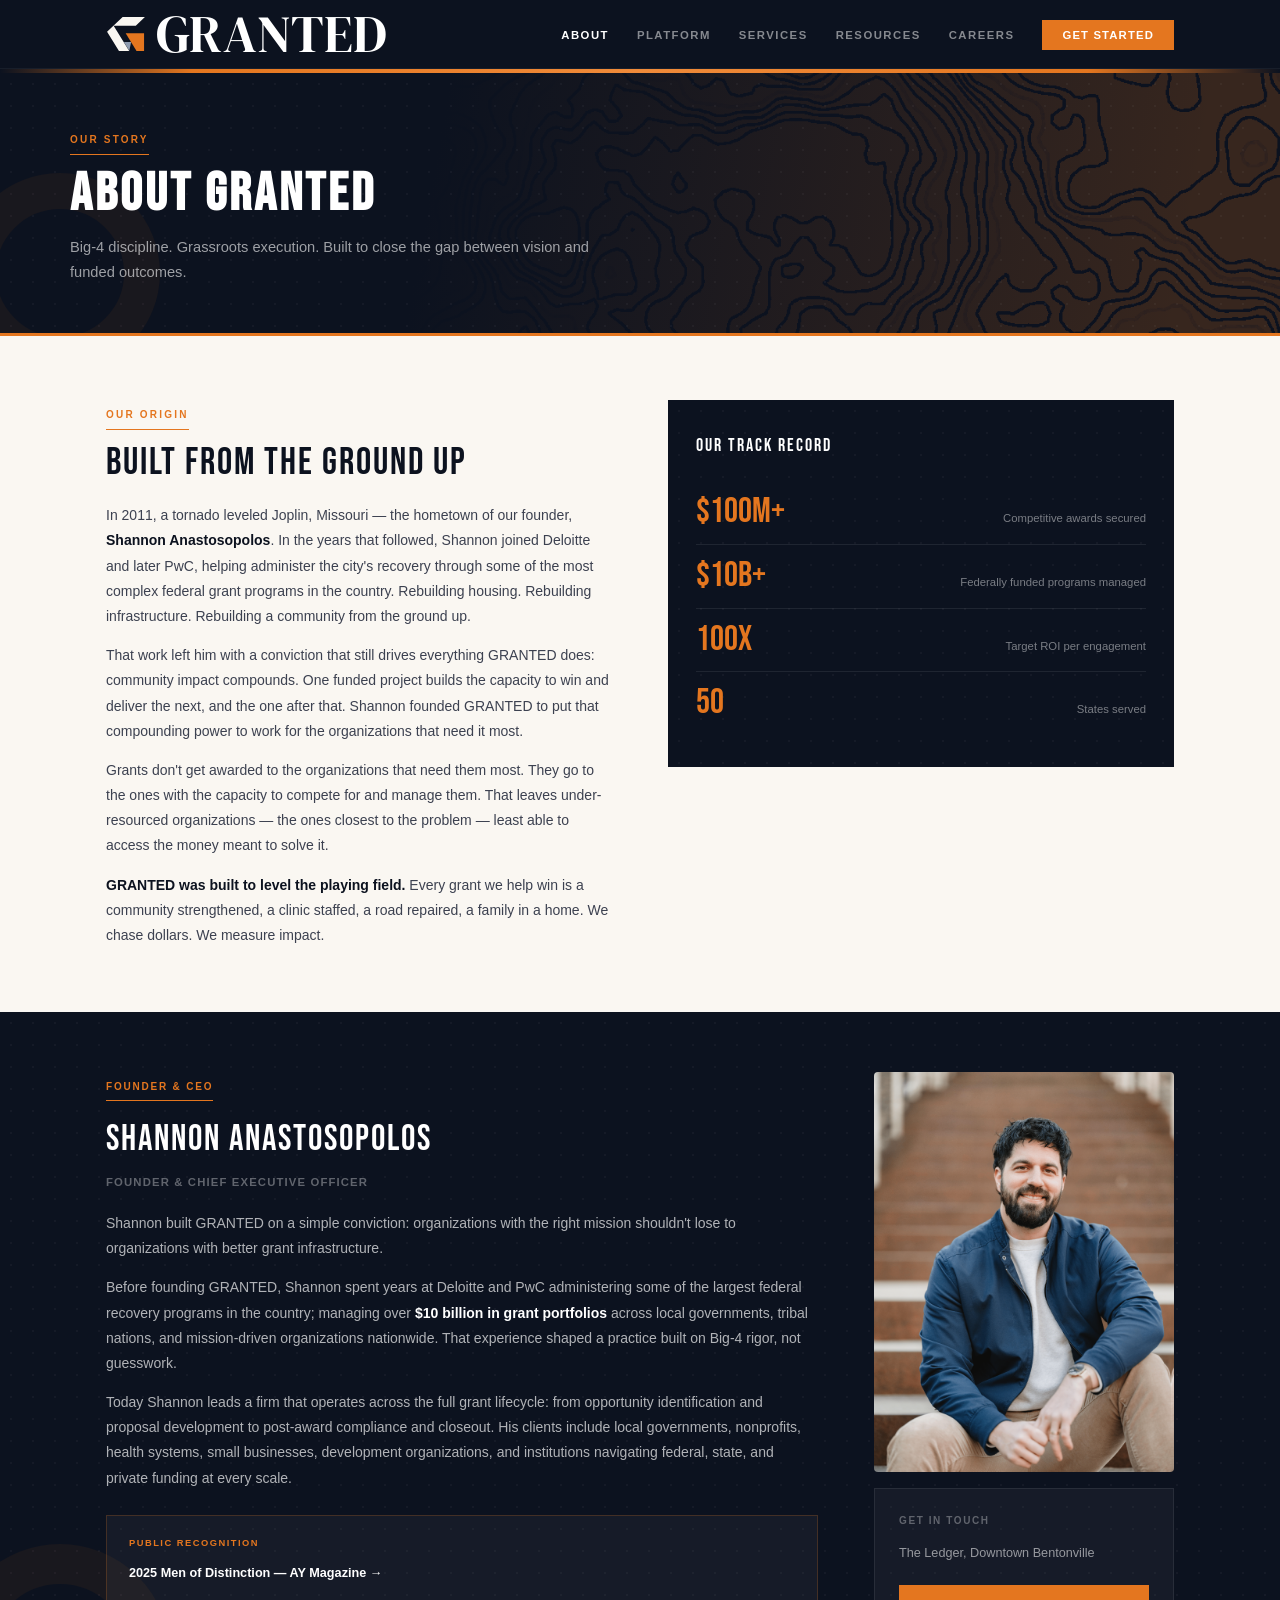
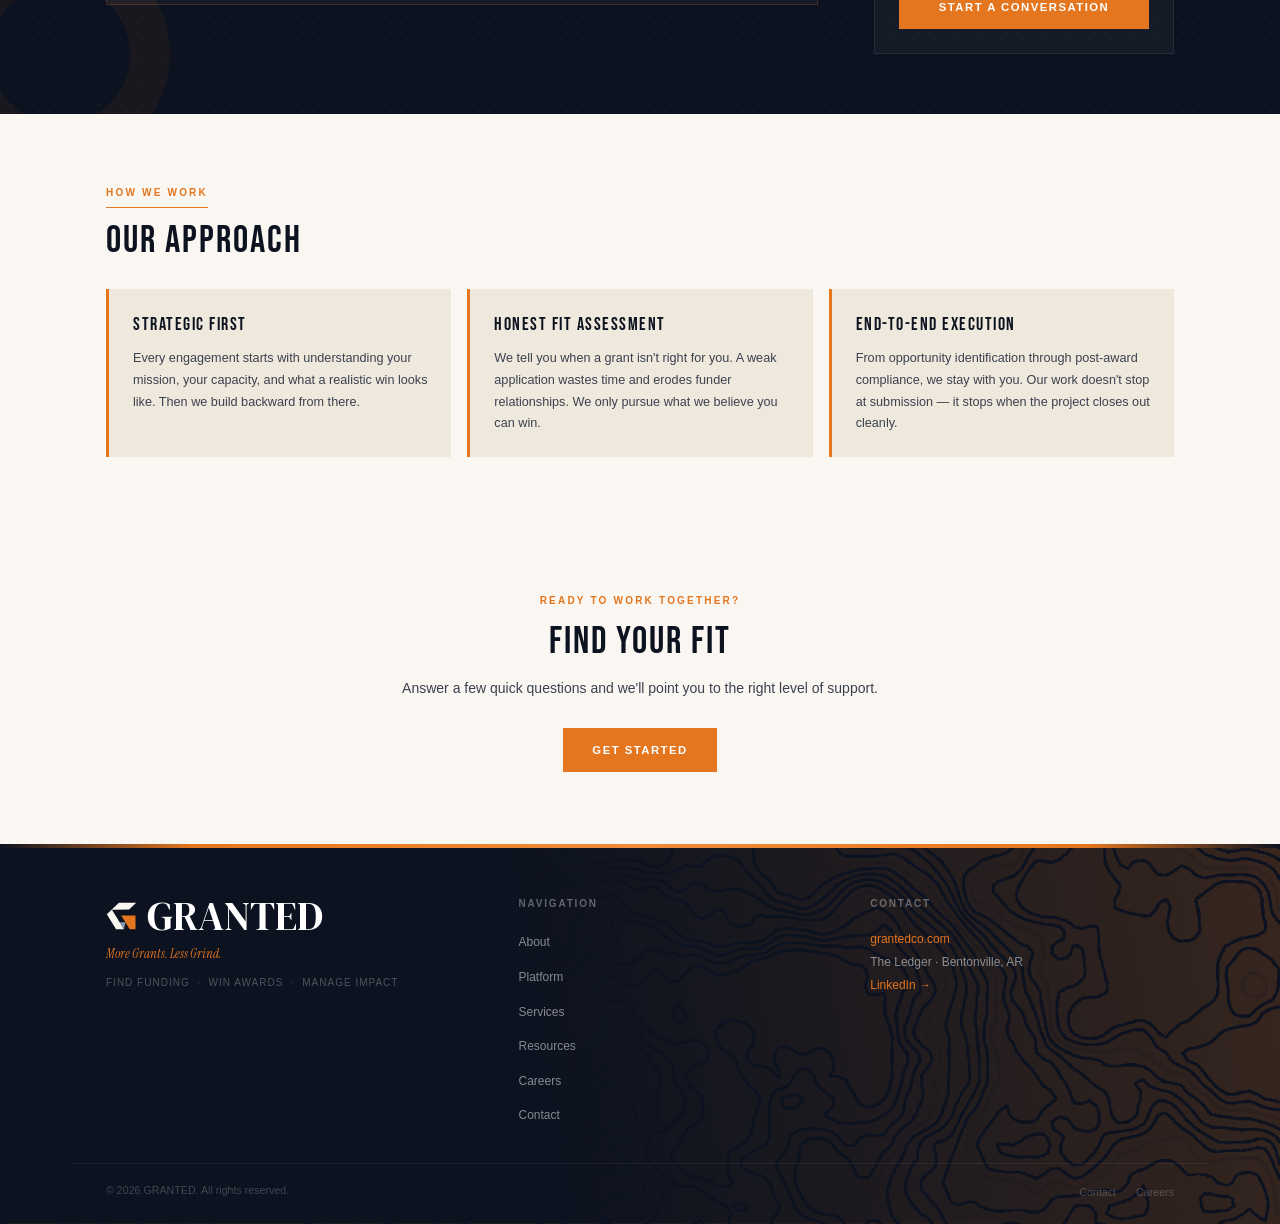
==== commit d64263d6: "Add tier-recommendation quiz, rewire CTAs, remove Launch - recommend.html: 8-question quiz recommend" ====
--- a/about.html
+++ b/about.html
@@ -51,7 +51,7 @@
 </style>
 </head>
 <body>
-<nav class="site-nav"><div class="nav-inner"><a href="index.html" class="nav-logo"><img class="g-mark" src="granted-mark-dark.svg" alt="GRANTED"><span class="nav-wordmark">GRANTED</span></a><button class="nav-toggle" aria-label="Toggle menu"><span></span><span></span><span></span></button><ul class="nav-links"><li><a href="about.html">About</a></li><li><a href="platform.html">Platform</a></li><li><a href="services.html">Services</a></li><li><a href="resources.html">Resources</a></li><li><a href="careers.html">Careers</a></li><li><a href="contact.html" class="nav-cta">Get Started</a></li></ul></div></nav>
+<nav class="site-nav"><div class="nav-inner"><a href="index.html" class="nav-logo"><img class="g-mark" src="granted-mark-dark.svg" alt="GRANTED"><span class="nav-wordmark">GRANTED</span></a><button class="nav-toggle" aria-label="Toggle menu"><span></span><span></span><span></span></button><ul class="nav-links"><li><a href="about.html">About</a></li><li><a href="platform.html">Platform</a></li><li><a href="services.html">Services</a></li><li><a href="resources.html">Resources</a></li><li><a href="careers.html">Careers</a></li><li><a href="recommend.html" class="nav-cta">Get Started</a></li></ul></div></nav>
 <div class="stripe"></div>
 <div class="page-hero"><div class="page-hero-inner"><div class="page-eyebrow anim-1">Our Story</div><h1 class="page-title anim-2">About GRANTED</h1><p class="page-subtitle anim-3">Big-4 discipline. Grassroots execution. Built to close the gap between vision and funded outcomes.</p></div></div>
 
@@ -117,9 +117,9 @@
 
 <div class="section" style="text-align:center;padding-top:72px;padding-bottom:72px">
   <div class="sec-label" style="display:block;text-align:center;border-bottom:none;padding-bottom:0;margin-bottom:14px">Ready to Work Together?</div>
-  <div class="sec-title" style="text-align:center;margin-bottom:14px">Start with Launch</div>
-  <p class="sec-body" style="margin:0 auto 28px;text-align:center">A flat-fee funding assessment that delivers a clear strategy in three steps. No retainer required.</p>
-  <a href="contact.html" class="btn btn-orange">Get Started</a>
+  <div class="sec-title" style="text-align:center;margin-bottom:14px">Find Your Fit</div>
+  <p class="sec-body" style="margin:0 auto 28px;text-align:center">Answer a few quick questions and we'll point you to the right level of support.</p>
+  <a href="recommend.html" class="btn btn-orange">Get Started</a>
 </div>
 
 <footer class="site-footer"><div class="stripe"></div><div class="footer-inner"><div class="footer-brand"><div class="footer-logo-row"><img class="g-mark-sm" src="granted-mark-dark.svg" alt="GRANTED"><div class="footer-wordmark">GRANTED</div></div><div class="footer-tagline">More Grants. Less Grind.</div><div class="footer-sub">Find Funding &nbsp;·&nbsp; Win Awards &nbsp;·&nbsp; Manage Impact</div></div><div><div class="footer-col-title">Navigation</div><ul class="footer-links"><li><a href="about.html">About</a></li><li><a href="platform.html">Platform</a></li><li><a href="services.html">Services</a></li><li><a href="resources.html">Resources</a></li><li><a href="careers.html">Careers</a></li><li><a href="contact.html">Contact</a></li></ul></div><div><div class="footer-col-title">Contact</div><div class="footer-contact-line"><a href="https://grantedco.com">grantedco.com</a><br>The Ledger · Bentonville, AR<br><a href="https://www.linkedin.com/company/grantedllc" target="_blank" rel="noopener">LinkedIn →</a></div></div></div><div class="footer-bottom"><div class="footer-copy">&copy; 2026 GRANTED. All rights reserved.</div><ul class="footer-sub-links"><li><a href="contact.html">Contact</a></li><li><a href="careers.html">Careers</a></li></ul></div></footer>
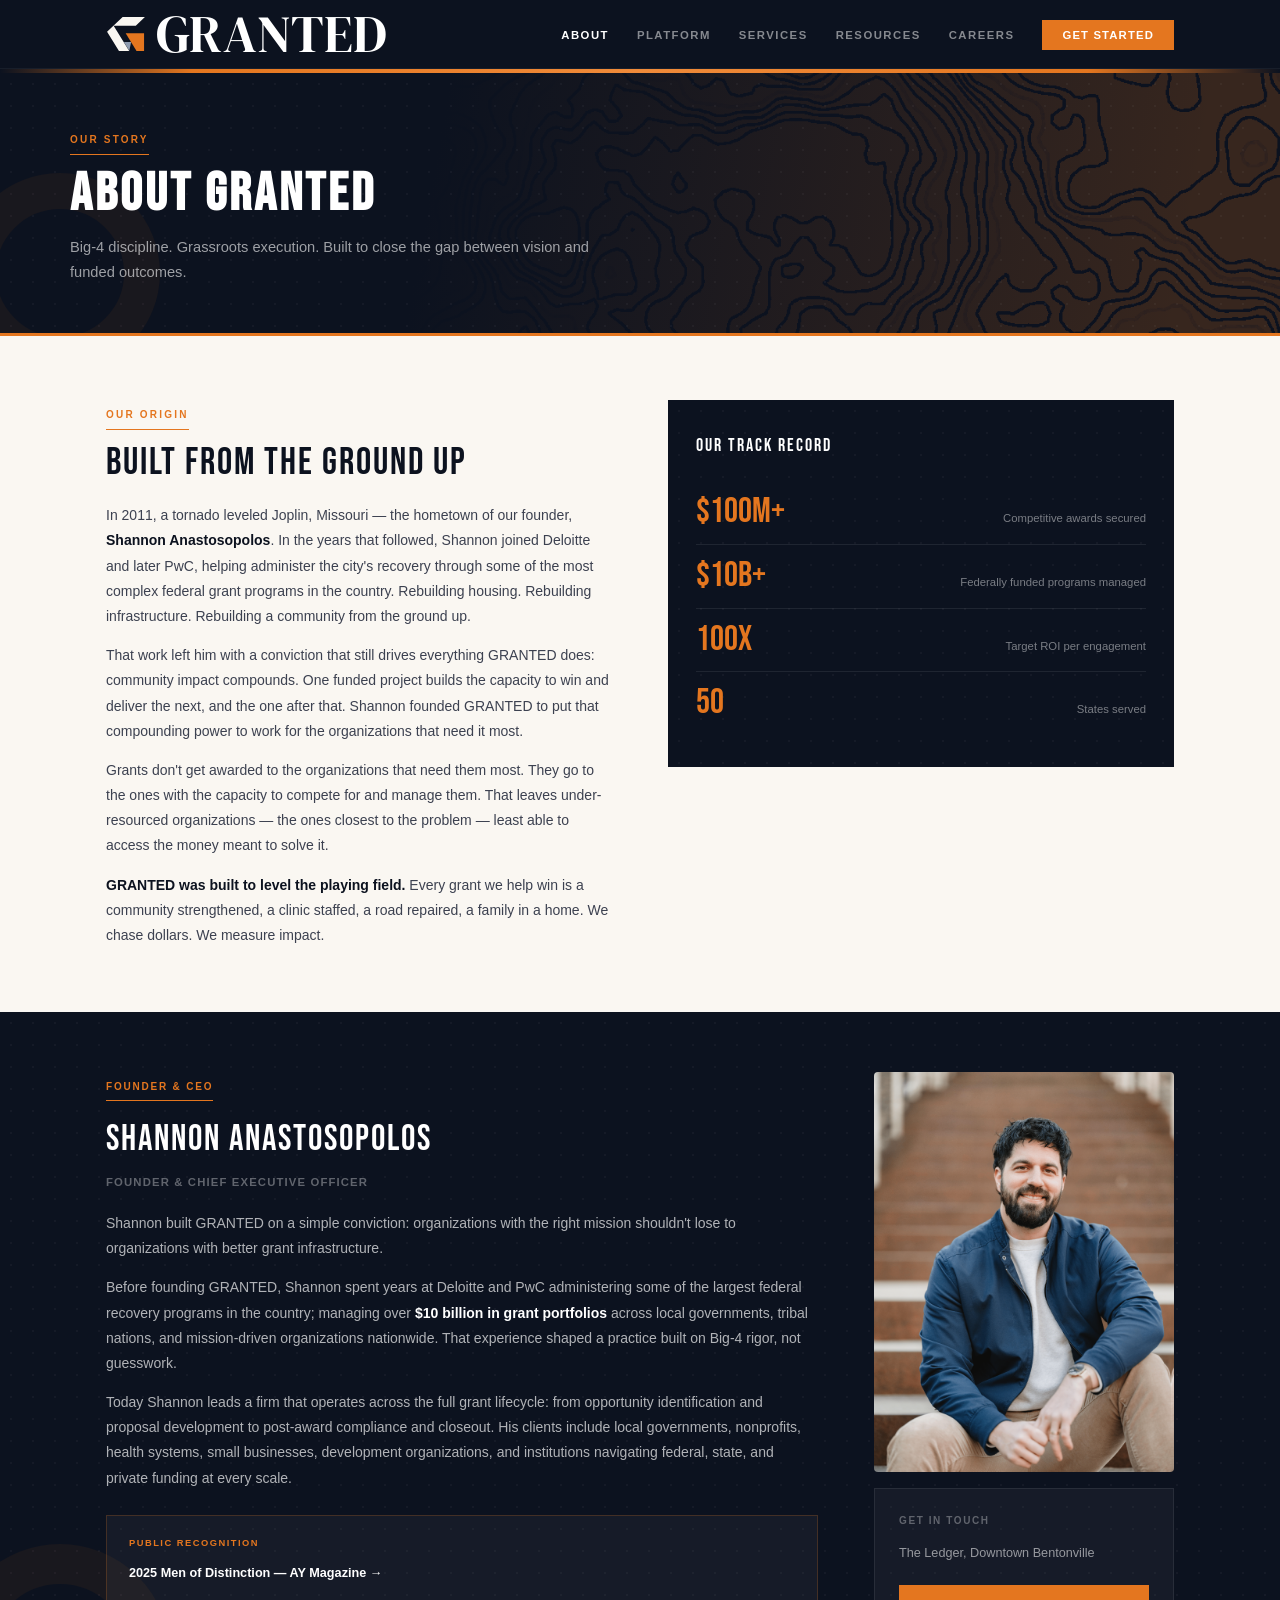
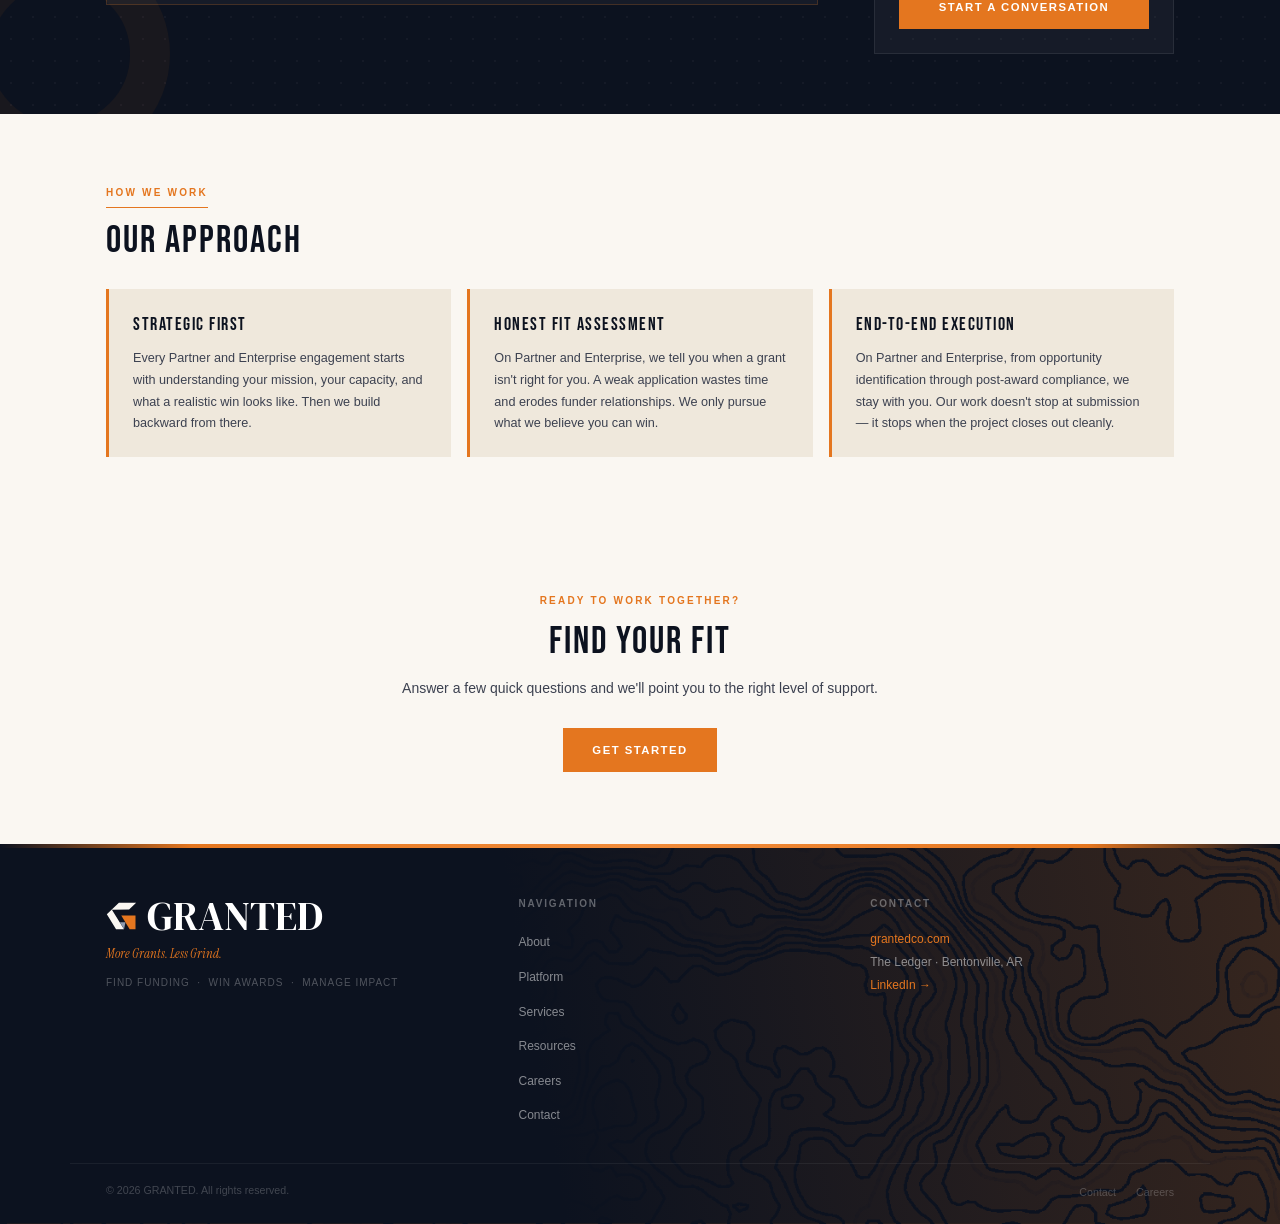
==== commit 1724e419: "Scope remaining expert/writing/management claims to Partner and Enterprise Homepage serve cards; ser" ====
--- a/about.html
+++ b/about.html
@@ -108,9 +108,9 @@
   <div class="sec-label reveal">How We Work</div>
   <div class="sec-title reveal d1">Our Approach</div>
   <div class="values-grid">
-    <div class="value-card reveal d1"><div class="value-title">Strategic First</div><p class="value-body">Every engagement starts with understanding your mission, your capacity, and what a realistic win looks like. Then we build backward from there.</p></div>
-    <div class="value-card reveal d2"><div class="value-title">Honest Fit Assessment</div><p class="value-body">We tell you when a grant isn't right for you. A weak application wastes time and erodes funder relationships. We only pursue what we believe you can win.</p></div>
-    <div class="value-card reveal d3"><div class="value-title">End-to-End Execution</div><p class="value-body">From opportunity identification through post-award compliance, we stay with you. Our work doesn't stop at submission — it stops when the project closes out cleanly.</p></div>
+    <div class="value-card reveal d1"><div class="value-title">Strategic First</div><p class="value-body">Every Partner and Enterprise engagement starts with understanding your mission, your capacity, and what a realistic win looks like. Then we build backward from there.</p></div>
+    <div class="value-card reveal d2"><div class="value-title">Honest Fit Assessment</div><p class="value-body">On Partner and Enterprise, we tell you when a grant isn't right for you. A weak application wastes time and erodes funder relationships. We only pursue what we believe you can win.</p></div>
+    <div class="value-card reveal d3"><div class="value-title">End-to-End Execution</div><p class="value-body">On Partner and Enterprise, from opportunity identification through post-award compliance, we stay with you. Our work doesn't stop at submission — it stops when the project closes out cleanly.</p></div>
   </div>
 </div>
 
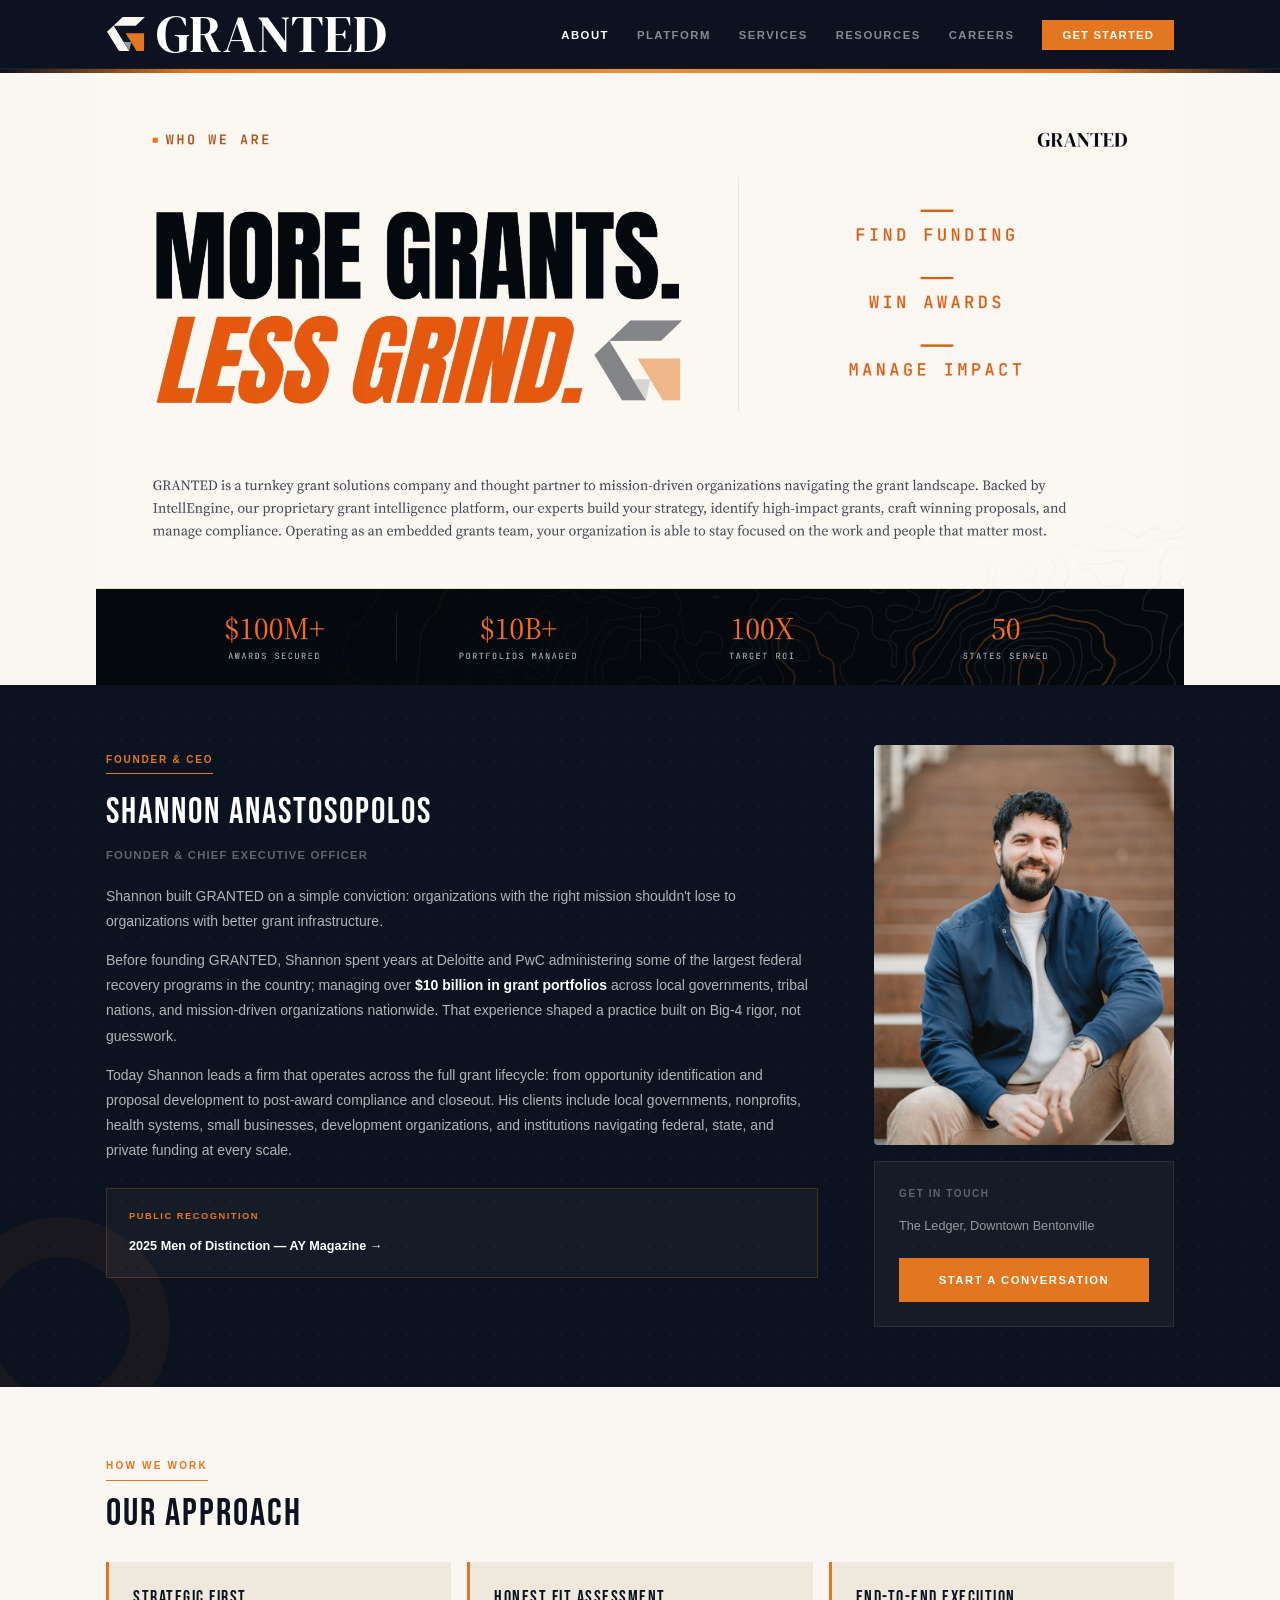
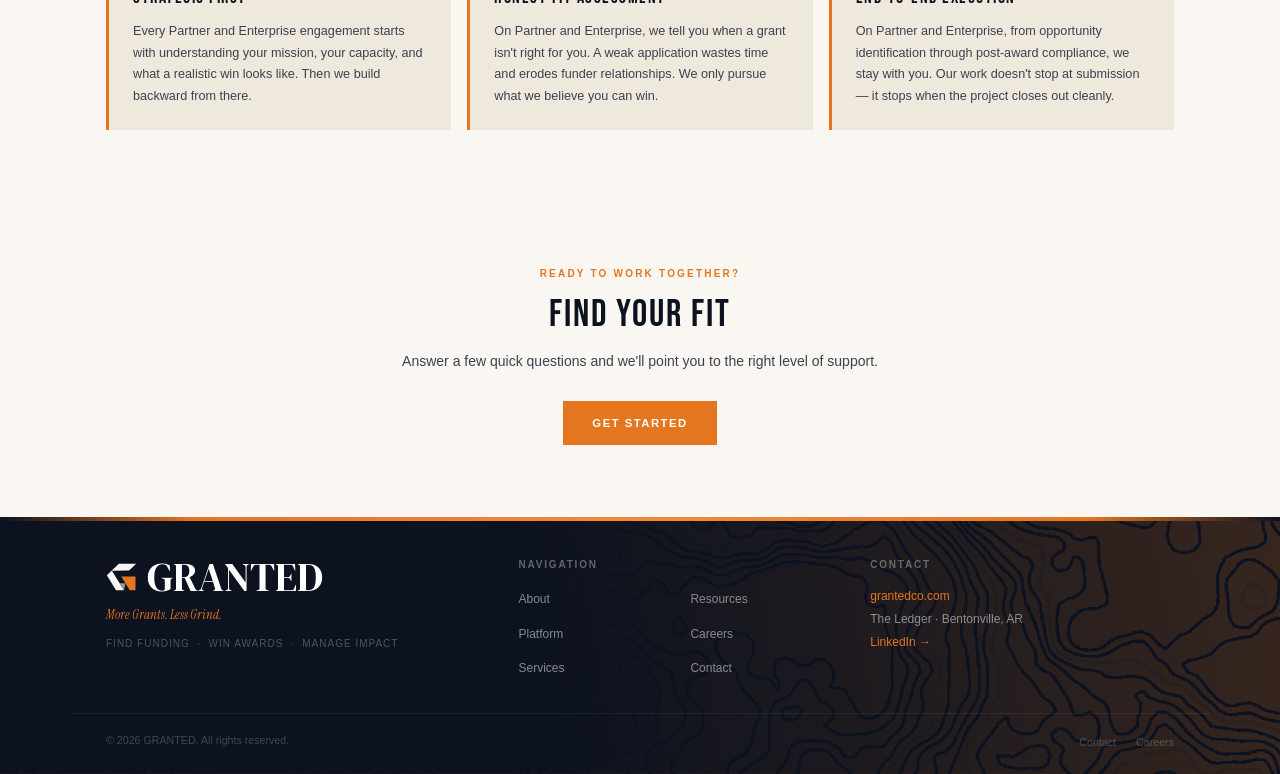
==== commit 37421108: "About: remove page header and Our Origin, add full-width Who We Are graphic Co-Authored-By: Claude S" ====
--- a/about.html
+++ b/about.html
@@ -53,29 +53,22 @@
 <body>
 <nav class="site-nav"><div class="nav-inner"><a href="index.html" class="nav-logo"><img class="g-mark" src="granted-mark-dark.svg" alt="GRANTED"><span class="nav-wordmark">GRANTED</span></a><button class="nav-toggle" aria-label="Toggle menu"><span></span><span></span><span></span></button><ul class="nav-links"><li><a href="about.html">About</a></li><li><a href="platform.html">Platform</a></li><li><a href="services.html">Services</a></li><li><a href="resources.html">Resources</a></li><li><a href="careers.html">Careers</a></li><li><a href="recommend.html" class="nav-cta">Get Started</a></li></ul></div></nav>
 <div class="stripe"></div>
-<div class="page-hero"><div class="page-hero-inner"><div class="page-eyebrow anim-1">Our Story</div><h1 class="page-title anim-2">About GRANTED</h1><p class="page-subtitle anim-3">Big-4 discipline. Grassroots execution. Built to close the gap between vision and funded outcomes.</p></div></div>
-
-<div class="section">
-  <div class="origin-grid">
-    <div>
-      <div class="sec-label reveal">Our Origin</div>
-      <div class="sec-title reveal d1" style="margin-bottom:20px">Built from the Ground Up</div>
-      <div class="origin-body">
-        <p>In 2011, a tornado leveled Joplin, Missouri — the hometown of our founder, <strong>Shannon Anastosopolos</strong>. In the years that followed, Shannon joined Deloitte and later PwC, helping administer the city's recovery through some of the most complex federal grant programs in the country. Rebuilding housing. Rebuilding infrastructure. Rebuilding a community from the ground up.</p>
-        <p>That work left him with a conviction that still drives everything GRANTED does: community impact compounds. One funded project builds the capacity to win and deliver the next, and the one after that. Shannon founded GRANTED to put that compounding power to work for the organizations that need it most.</p>
-        <p>Grants don't get awarded to the organizations that need them most. They go to the ones with the capacity to compete for and manage them. That leaves under-resourced organizations — the ones closest to the problem — least able to access the money meant to solve it.</p>
-        <p><strong>GRANTED was built to level the playing field.</strong> Every grant we help win is a community strengthened, a clinic staffed, a road repaired, a family in a home. We chase dollars. We measure impact.</p>
-      </div>
-    </div>
-    <div class="origin-aside reveal d2">
-      <div class="origin-aside-title">Our Track Record</div>
-      <div class="origin-stat"><div class="origin-stat-num" data-count="100" data-prefix="$" data-suffix="M+">$100M+</div><div class="origin-stat-lbl">Competitive awards secured</div></div>
-      <div class="origin-stat"><div class="origin-stat-num" data-count="10" data-prefix="$" data-suffix="B+">$10B+</div><div class="origin-stat-lbl">Federally funded programs managed</div></div>
-      <div class="origin-stat"><div class="origin-stat-num" data-count="100" data-suffix="x">100x</div><div class="origin-stat-lbl">Target ROI per engagement</div></div>
-      <div class="origin-stat"><div class="origin-stat-num" data-count="50">50</div><div class="origin-stat-lbl">States served</div></div>
-    </div>
+<h1 class="sr-only">About GRANTED</h1>
+<section class="cream-bg about-graphic">
+  <img src="about-hero.webp" width="2000" height="1125" alt="Who we are. More Grants. Less Grind. Find funding, win awards, manage impact. GRANTED is a turnkey grant solutions company and thought partner to mission-driven organizations navigating the grant landscape. Backed by IntellEngine, our proprietary grant intelligence platform, our experts build your strategy, identify high-impact grants, craft winning proposals, and manage compliance. Operating as an embedded grants team, your organization is able to stay focused on the work and people that matter most. $100M+ awards secured, $10B+ portfolios managed, 100X target ROI, 50 states served.">
+  <div class="about-text">
+    <div class="about-text-eyebrow">Who We Are</div>
+    <h2 class="about-text-h"><span>More Grants.</span> Less Grind.</h2>
+    <p class="about-text-pillars">Find Funding &middot; Win Awards &middot; Manage Impact</p>
+    <p class="about-text-body">GRANTED is a turnkey grant solutions company and thought partner to mission-driven organizations navigating the grant landscape. Backed by IntellEngine, our proprietary grant intelligence platform, our experts build your strategy, identify high-impact grants, craft winning proposals, and manage compliance. Operating as an embedded grants team, your organization is able to stay focused on the work and people that matter most.</p>
+    <ul class="about-text-stats">
+      <li><strong>$100M+</strong>Awards Secured</li>
+      <li><strong>$10B+</strong>Portfolios Managed</li>
+      <li><strong>100X</strong>Target ROI</li>
+      <li><strong>50</strong>States Served</li>
+    </ul>
   </div>
-</div>
+</section>
 
 <div class="founder-band">
   <div class="founder-inner">
--- a/style.css
+++ b/style.css
@@ -452,7 +452,7 @@
 .footer-inner {
   max-width: 1140px;
   margin: 0 auto;
-  padding: 48px 36px 36px;
+  padding: 36px 36px 24px;
   display: grid;
   grid-template-columns: 1.2fr 1fr 1fr;
   gap: 48px;
@@ -492,9 +492,10 @@
   letter-spacing: 0.18em;
   text-transform: uppercase;
   color: rgba(255,255,255,0.35);
-  margin-bottom: 16px;
-}
-.footer-links { list-style: none; display: flex; flex-direction: column; gap: 9px; }
+  margin-bottom: 12px;
+}
+.footer-links { list-style: none; column-count: 2; column-gap: 40px; }
+.footer-links li { break-inside: avoid; margin-bottom: 9px; }
 .footer-links a { font-size: 9pt; color: rgba(255,255,255,0.5); transition: color 0.2s; }
 .footer-links a:hover { color: var(--orange); }
 .footer-contact-line { font-size: 9pt; color: rgba(255,255,255,0.5); line-height: 1.9; }
@@ -903,7 +904,7 @@
   background-size: cover;
   position: relative;
   overflow: hidden;
-  padding: 100px 36px;
+  padding: 56px 36px;
   text-align: center;
 }
 .cta-band::before {
@@ -935,7 +936,7 @@
   color: var(--white);
   letter-spacing: 4px;
   line-height: 1.05;
-  margin-bottom: 14px;
+  margin-bottom: 24px;
   text-wrap: balance;
 }
 .cta-sub {
@@ -952,7 +953,7 @@
 
 .hero-bm {
   background: #06090F;
-  min-height: 94vh;
+  min-height: calc(100vh - 90px);
   display: flex;
   flex-direction: column;
   justify-content: center;
@@ -986,7 +987,7 @@
 .hero-bm-inner {
   max-width: 1140px;
   margin: 0 auto;
-  padding: 100px 36px 80px;
+  padding: 56px 36px 48px;
   position: relative;
   z-index: 2;
   width: 100%;
@@ -997,17 +998,17 @@
   letter-spacing: 0.22em;
   text-transform: uppercase;
   color: var(--orange);
-  margin-bottom: 28px;
+  margin-bottom: 18px;
   animation: bm-fade-up 0.6s ease 0.05s both;
 }
 .hero-bm-headline {
   line-height: 0.9;
-  margin-bottom: 36px;
+  margin-bottom: 32px;
 }
 .hero-bm-l1 {
   display: block;
   font-family: 'Bebas Neue', sans-serif;
-  font-size: clamp(80px, 14vw, 196px);
+  font-size: clamp(64px, min(9vw, 17vh), 136px);
   line-height: 0.9;
   color: var(--white);
   letter-spacing: 3px;
@@ -1015,7 +1016,7 @@
 .hero-bm-l2 {
   display: block;
   font-family: 'Bebas Neue', sans-serif;
-  font-size: clamp(80px, 14vw, 196px);
+  font-size: clamp(64px, min(9vw, 17vh), 136px);
   line-height: 0.9;
   color: var(--orange);
   opacity: 0.6;
@@ -1052,7 +1053,7 @@
   display: flex;
   gap: 12px;
   flex-wrap: wrap;
-  margin-bottom: 64px;
+  margin-bottom: 40px;
 }
 .hero-bm-stats {
   display: flex;
@@ -1061,9 +1062,9 @@
 }
 .hero-bm-stat {
   flex: 1;
-  max-width: 160px;
-  padding-right: 28px;
-  margin-right: 28px;
+  max-width: 135px;
+  padding-right: 18px;
+  margin-right: 18px;
   border-right: 1px solid rgba(255,255,255,0.07);
 }
 .hero-bm-stat:last-child { border-right: none; margin-right: 0; padding-right: 0; }
@@ -1127,7 +1128,7 @@
 .hero-light-inner {
   max-width: 1140px;
   margin: 0 auto;
-  padding: 100px 36px 80px;
+  padding: 56px 36px 48px;
   width: 100%;
   position: relative;
   z-index: 2;
@@ -1363,3 +1364,47 @@
   .hero-light-stat { flex: 1 1 50%; border-bottom: none; padding: 14px 0; }
   .hero-light-stat:nth-child(odd) { border-right: 1px solid var(--border); padding-right: 14px; margin-right: 14px; }
 }
+
+/* Home: full-width "Every Sector. One Team." graphic */
+.sectors-graphic { line-height: 0; }
+.sectors-graphic img {
+  width: 85%; height: auto; display: block; margin: 0 auto;
+  -webkit-mask-image: linear-gradient(90deg, transparent, #000 6%, #000 94%, transparent), linear-gradient(180deg, transparent, #000 6%, #000 94%, transparent);
+  -webkit-mask-composite: source-in;
+  mask-image: linear-gradient(90deg, transparent, #000 6%, #000 94%, transparent), linear-gradient(180deg, transparent, #000 6%, #000 94%, transparent);
+  mask-composite: intersect;
+}
+
+/* Phones: swap the infographic for readable text */
+.sectors-text { display: none; }
+@media (max-width: 700px) {
+  .sectors-graphic { line-height: 1.5; }
+  .sectors-graphic img { display: none; }
+  .sectors-text { display: block; padding: 56px 20px; }
+  .sectors-text-h { font-family: 'Bebas Neue', sans-serif; font-size: 56px; line-height: 0.95; color: var(--ink); font-weight: 400; margin-bottom: 18px; }
+  .sectors-text-h span { display: block; }
+  .sectors-text-lede { color: var(--ink-2); font-size: 11pt; margin-bottom: 28px; }
+  .sectors-text-list { list-style: none; padding: 0; margin: 0 0 24px; }
+  .sectors-text-list li { padding: 14px 0; border-top: 1px solid var(--border); color: var(--ink-2); font-size: 10.5pt; }
+  .sectors-text-list strong { display: block; color: var(--ink); font-size: 12pt; margin-bottom: 4px; }
+  .sectors-text-orgs { color: var(--muted); font-size: 9.5pt; }
+}
+
+/* About: full-width "Who We Are" graphic */
+.sr-only { position: absolute; width: 1px; height: 1px; padding: 0; margin: -1px; overflow: hidden; clip: rect(0,0,0,0); white-space: nowrap; border: 0; }
+.about-graphic { line-height: 0; }
+.about-graphic img { width: 85%; height: auto; display: block; margin: 0 auto; }
+.about-text { display: none; }
+@media (max-width: 700px) {
+  .about-graphic { line-height: 1.5; }
+  .about-graphic img { display: none; }
+  .about-text { display: block; padding: 48px 20px; }
+  .about-text-eyebrow { font-size: 8pt; font-weight: 700; letter-spacing: 0.22em; text-transform: uppercase; color: var(--orange-ink); margin-bottom: 14px; }
+  .about-text-h { font-family: 'Bebas Neue', sans-serif; font-size: 56px; line-height: 0.95; color: var(--ink); font-weight: 400; margin-bottom: 12px; }
+  .about-text-h span { display: block; }
+  .about-text-pillars { color: var(--orange-ink); font-size: 9pt; font-weight: 700; letter-spacing: 0.14em; text-transform: uppercase; margin-bottom: 20px; }
+  .about-text-body { color: var(--ink-2); font-size: 11pt; margin-bottom: 28px; }
+  .about-text-stats { list-style: none; padding: 20px 0 0; margin: 0; display: grid; grid-template-columns: 1fr 1fr; gap: 20px; border-top: 1px solid var(--border); }
+  .about-text-stats li { color: var(--muted); font-size: 8pt; font-weight: 700; letter-spacing: 0.14em; text-transform: uppercase; }
+  .about-text-stats strong { display: block; font-family: 'Bebas Neue', sans-serif; font-weight: 400; font-size: 32px; letter-spacing: 1px; color: var(--orange); margin-bottom: 2px; }
+}
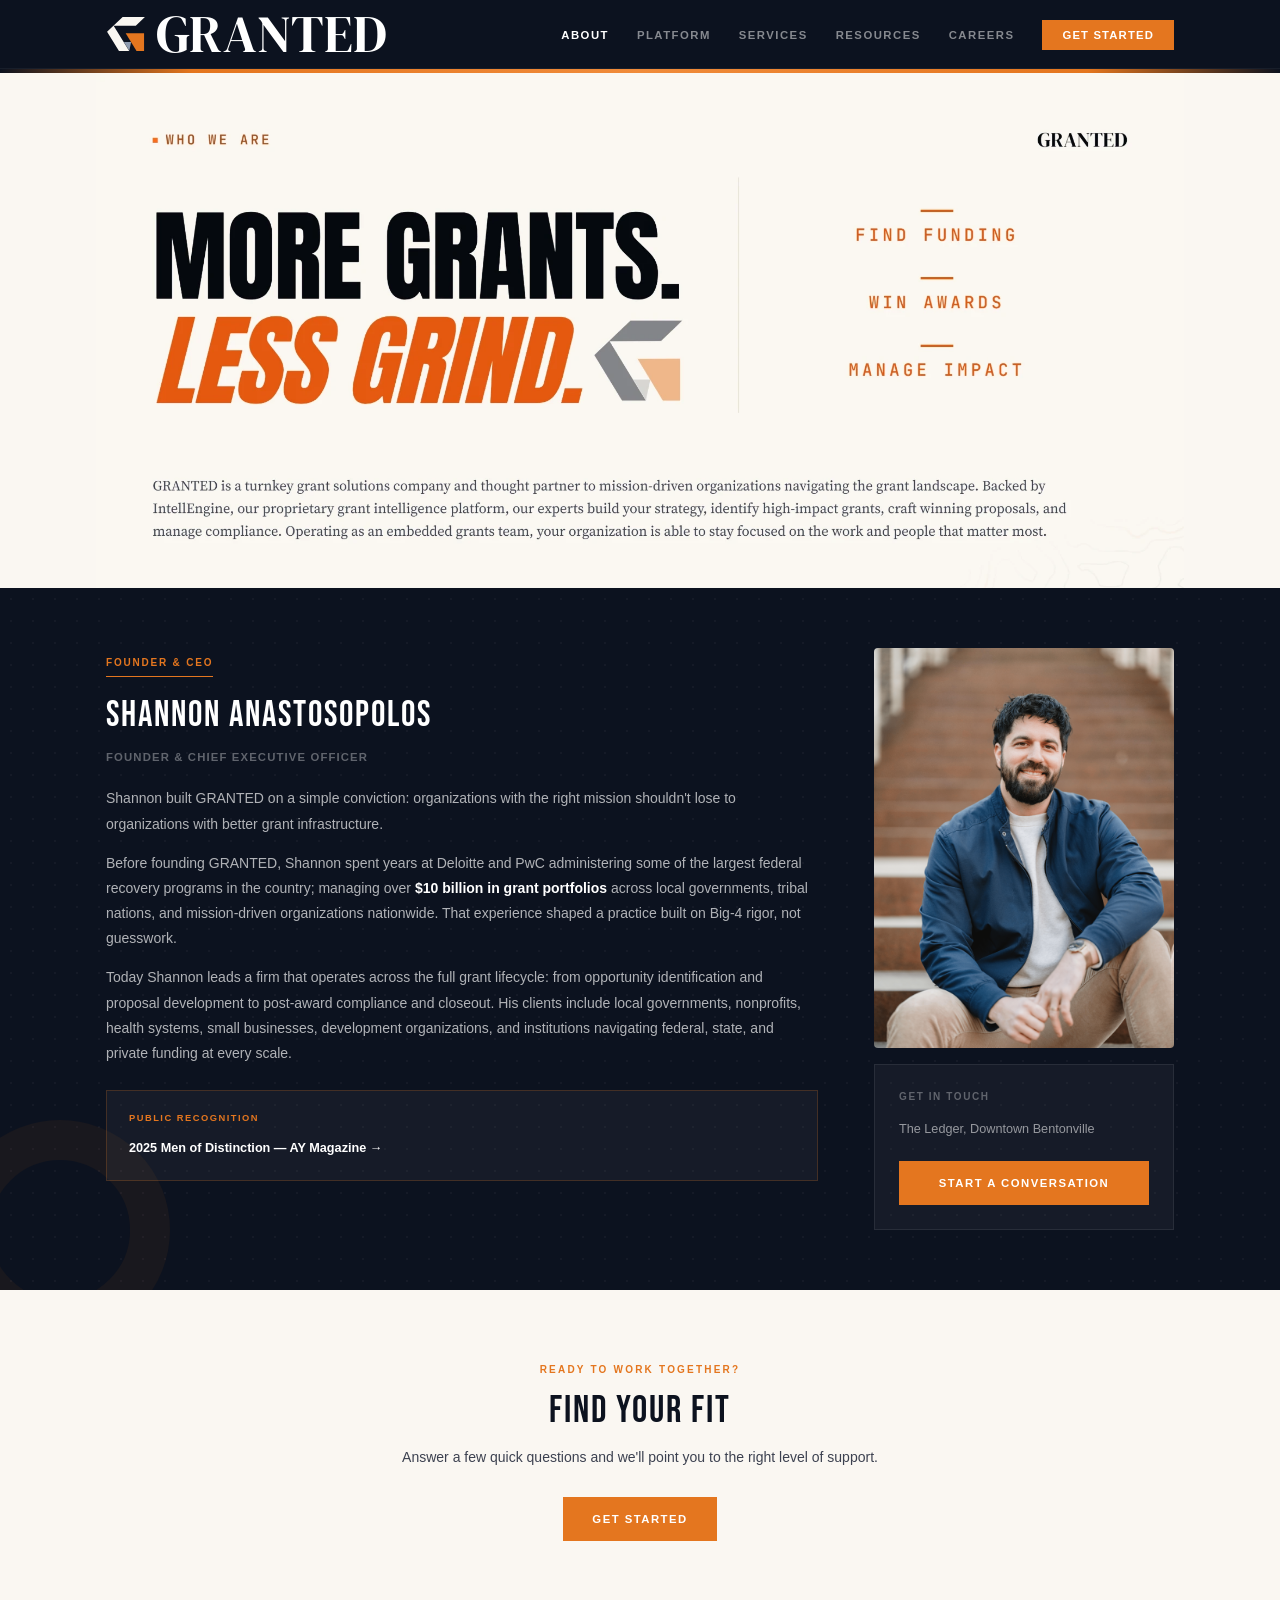
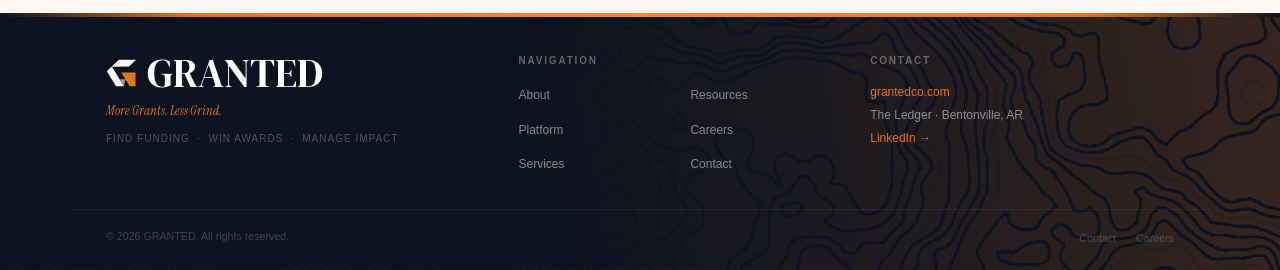
==== commit 513316cb: "About: remove How We Work section and stats bar from Who We Are graphic Co-Authored-By: Claude Sonne" ====
--- a/about.html
+++ b/about.html
@@ -55,18 +55,12 @@
 <div class="stripe"></div>
 <h1 class="sr-only">About GRANTED</h1>
 <section class="cream-bg about-graphic">
-  <img src="about-hero.webp" width="2000" height="1125" alt="Who we are. More Grants. Less Grind. Find funding, win awards, manage impact. GRANTED is a turnkey grant solutions company and thought partner to mission-driven organizations navigating the grant landscape. Backed by IntellEngine, our proprietary grant intelligence platform, our experts build your strategy, identify high-impact grants, craft winning proposals, and manage compliance. Operating as an embedded grants team, your organization is able to stay focused on the work and people that matter most. $100M+ awards secured, $10B+ portfolios managed, 100X target ROI, 50 states served.">
+  <img src="about-hero.webp" width="2000" height="946" alt="Who we are. More Grants. Less Grind. Find funding, win awards, manage impact. GRANTED is a turnkey grant solutions company and thought partner to mission-driven organizations navigating the grant landscape. Backed by IntellEngine, our proprietary grant intelligence platform, our experts build your strategy, identify high-impact grants, craft winning proposals, and manage compliance. Operating as an embedded grants team, your organization is able to stay focused on the work and people that matter most.">
   <div class="about-text">
     <div class="about-text-eyebrow">Who We Are</div>
     <h2 class="about-text-h"><span>More Grants.</span> Less Grind.</h2>
     <p class="about-text-pillars">Find Funding &middot; Win Awards &middot; Manage Impact</p>
     <p class="about-text-body">GRANTED is a turnkey grant solutions company and thought partner to mission-driven organizations navigating the grant landscape. Backed by IntellEngine, our proprietary grant intelligence platform, our experts build your strategy, identify high-impact grants, craft winning proposals, and manage compliance. Operating as an embedded grants team, your organization is able to stay focused on the work and people that matter most.</p>
-    <ul class="about-text-stats">
-      <li><strong>$100M+</strong>Awards Secured</li>
-      <li><strong>$10B+</strong>Portfolios Managed</li>
-      <li><strong>100X</strong>Target ROI</li>
-      <li><strong>50</strong>States Served</li>
-    </ul>
   </div>
 </section>
 
@@ -96,17 +90,6 @@
     </div>
   </div>
 </div>
-
-<div class="section">
-  <div class="sec-label reveal">How We Work</div>
-  <div class="sec-title reveal d1">Our Approach</div>
-  <div class="values-grid">
-    <div class="value-card reveal d1"><div class="value-title">Strategic First</div><p class="value-body">Every Partner and Enterprise engagement starts with understanding your mission, your capacity, and what a realistic win looks like. Then we build backward from there.</p></div>
-    <div class="value-card reveal d2"><div class="value-title">Honest Fit Assessment</div><p class="value-body">On Partner and Enterprise, we tell you when a grant isn't right for you. A weak application wastes time and erodes funder relationships. We only pursue what we believe you can win.</p></div>
-    <div class="value-card reveal d3"><div class="value-title">End-to-End Execution</div><p class="value-body">On Partner and Enterprise, from opportunity identification through post-award compliance, we stay with you. Our work doesn't stop at submission — it stops when the project closes out cleanly.</p></div>
-  </div>
-</div>
-
 
 <div class="section" style="text-align:center;padding-top:72px;padding-bottom:72px">
   <div class="sec-label" style="display:block;text-align:center;border-bottom:none;padding-bottom:0;margin-bottom:14px">Ready to Work Together?</div>
--- a/style.css
+++ b/style.css
@@ -1403,8 +1403,5 @@
   .about-text-h { font-family: 'Bebas Neue', sans-serif; font-size: 56px; line-height: 0.95; color: var(--ink); font-weight: 400; margin-bottom: 12px; }
   .about-text-h span { display: block; }
   .about-text-pillars { color: var(--orange-ink); font-size: 9pt; font-weight: 700; letter-spacing: 0.14em; text-transform: uppercase; margin-bottom: 20px; }
-  .about-text-body { color: var(--ink-2); font-size: 11pt; margin-bottom: 28px; }
-  .about-text-stats { list-style: none; padding: 20px 0 0; margin: 0; display: grid; grid-template-columns: 1fr 1fr; gap: 20px; border-top: 1px solid var(--border); }
-  .about-text-stats li { color: var(--muted); font-size: 8pt; font-weight: 700; letter-spacing: 0.14em; text-transform: uppercase; }
-  .about-text-stats strong { display: block; font-family: 'Bebas Neue', sans-serif; font-weight: 400; font-size: 32px; letter-spacing: 1px; color: var(--orange); margin-bottom: 2px; }
-}
+  .about-text-body { color: var(--ink-2); font-size: 11pt; }
+}
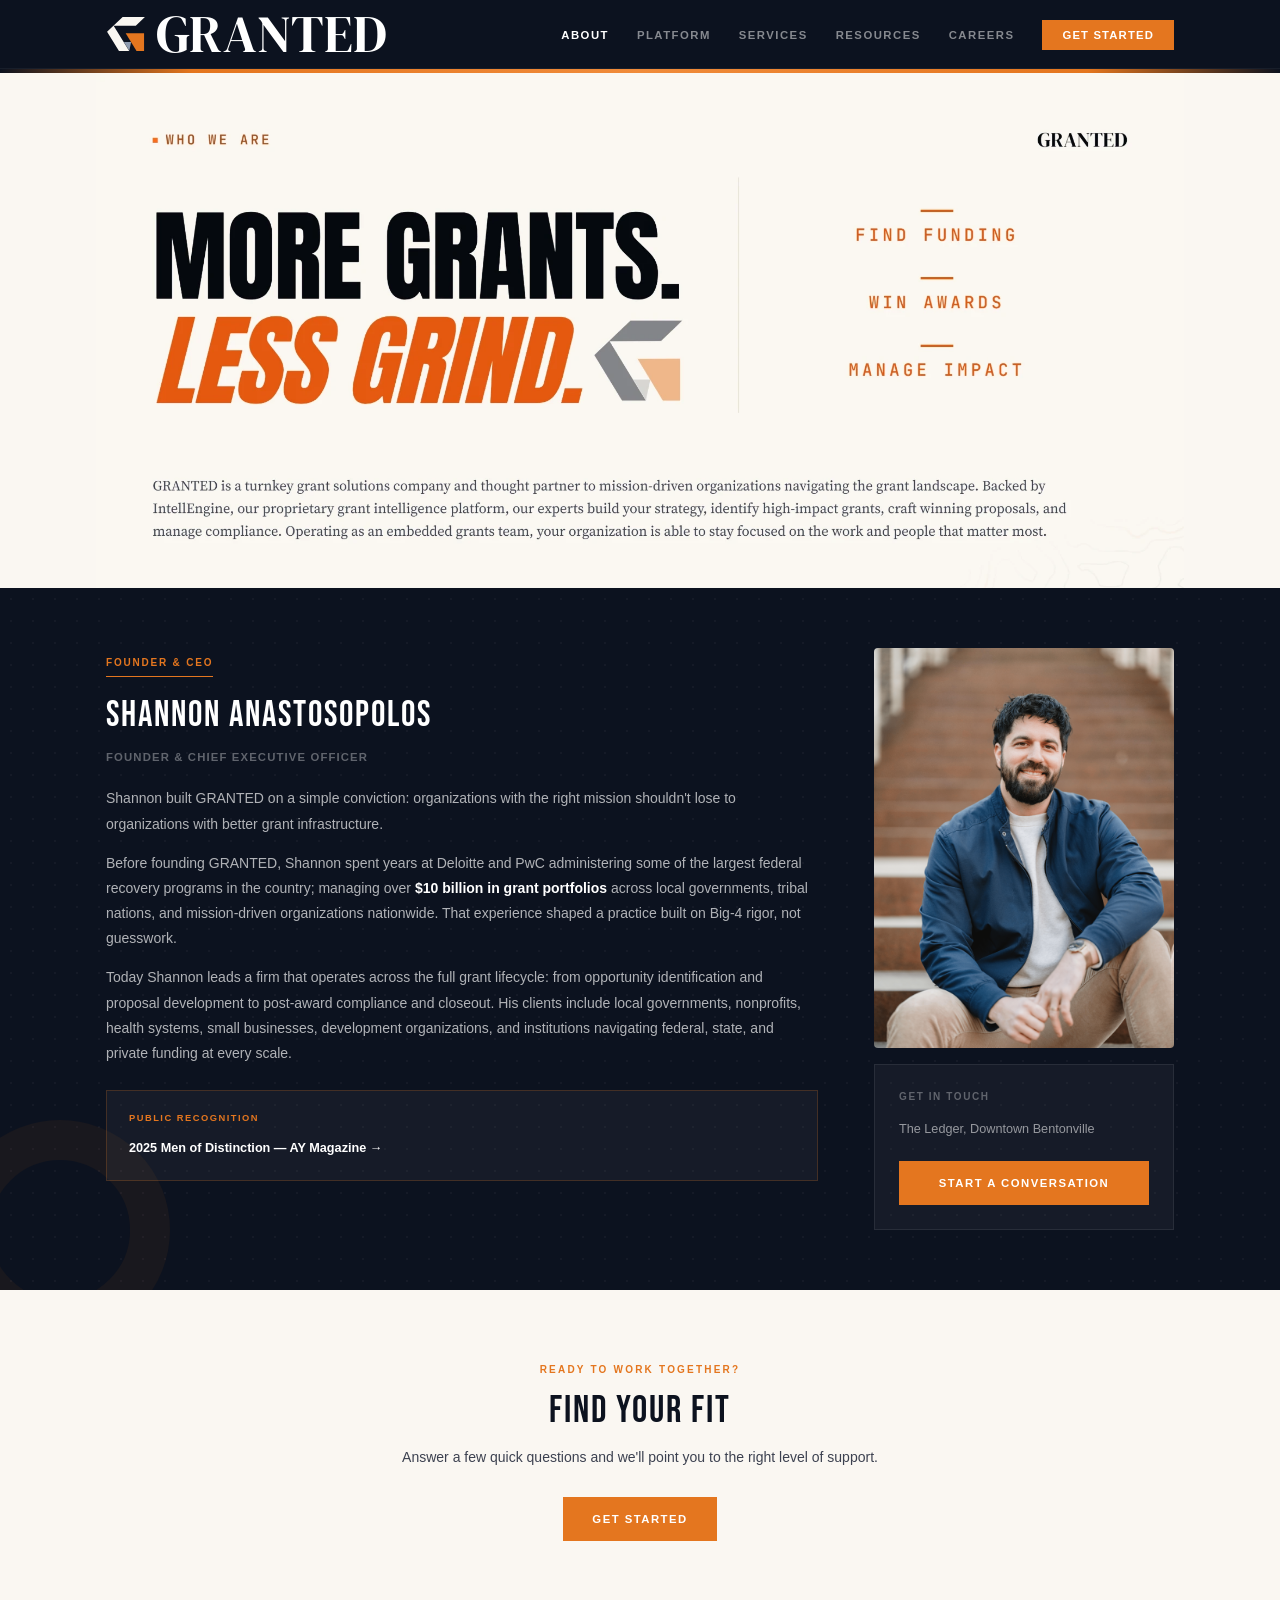
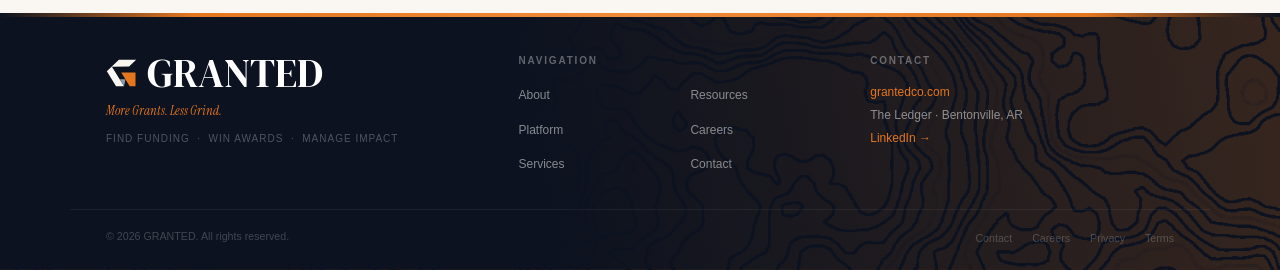
==== commit 857f0900: "Add privacy policy and terms of service pages (draft text, counsel placeholders), footer links Co-Au" ====
--- a/about.html
+++ b/about.html
@@ -98,7 +98,7 @@
   <a href="recommend.html" class="btn btn-orange">Get Started</a>
 </div>
 
-<footer class="site-footer"><div class="stripe"></div><div class="footer-inner"><div class="footer-brand"><div class="footer-logo-row"><img class="g-mark-sm" src="granted-mark-dark.svg" alt="GRANTED"><div class="footer-wordmark">GRANTED</div></div><div class="footer-tagline">More Grants. Less Grind.</div><div class="footer-sub">Find Funding &nbsp;·&nbsp; Win Awards &nbsp;·&nbsp; Manage Impact</div></div><div><div class="footer-col-title">Navigation</div><ul class="footer-links"><li><a href="about.html">About</a></li><li><a href="platform.html">Platform</a></li><li><a href="services.html">Services</a></li><li><a href="resources.html">Resources</a></li><li><a href="careers.html">Careers</a></li><li><a href="contact.html">Contact</a></li></ul></div><div><div class="footer-col-title">Contact</div><div class="footer-contact-line"><a href="https://grantedco.com">grantedco.com</a><br>The Ledger · Bentonville, AR<br><a href="https://www.linkedin.com/company/grantedllc" target="_blank" rel="noopener">LinkedIn →</a></div></div></div><div class="footer-bottom"><div class="footer-copy">&copy; 2026 GRANTED. All rights reserved.</div><ul class="footer-sub-links"><li><a href="contact.html">Contact</a></li><li><a href="careers.html">Careers</a></li></ul></div></footer>
+<footer class="site-footer"><div class="stripe"></div><div class="footer-inner"><div class="footer-brand"><div class="footer-logo-row"><img class="g-mark-sm" src="granted-mark-dark.svg" alt="GRANTED"><div class="footer-wordmark">GRANTED</div></div><div class="footer-tagline">More Grants. Less Grind.</div><div class="footer-sub">Find Funding &nbsp;·&nbsp; Win Awards &nbsp;·&nbsp; Manage Impact</div></div><div><div class="footer-col-title">Navigation</div><ul class="footer-links"><li><a href="about.html">About</a></li><li><a href="platform.html">Platform</a></li><li><a href="services.html">Services</a></li><li><a href="resources.html">Resources</a></li><li><a href="careers.html">Careers</a></li><li><a href="contact.html">Contact</a></li></ul></div><div><div class="footer-col-title">Contact</div><div class="footer-contact-line"><a href="https://grantedco.com">grantedco.com</a><br>The Ledger · Bentonville, AR<br><a href="https://www.linkedin.com/company/grantedllc" target="_blank" rel="noopener">LinkedIn →</a></div></div></div><div class="footer-bottom"><div class="footer-copy">&copy; 2026 GRANTED. All rights reserved.</div><ul class="footer-sub-links"><li><a href="contact.html">Contact</a></li><li><a href="careers.html">Careers</a></li><li><a href="privacy.html">Privacy</a></li><li><a href="terms.html">Terms</a></li></ul></div></footer>
 <script src="nav.js"></script>
 <script>
 (function () {
